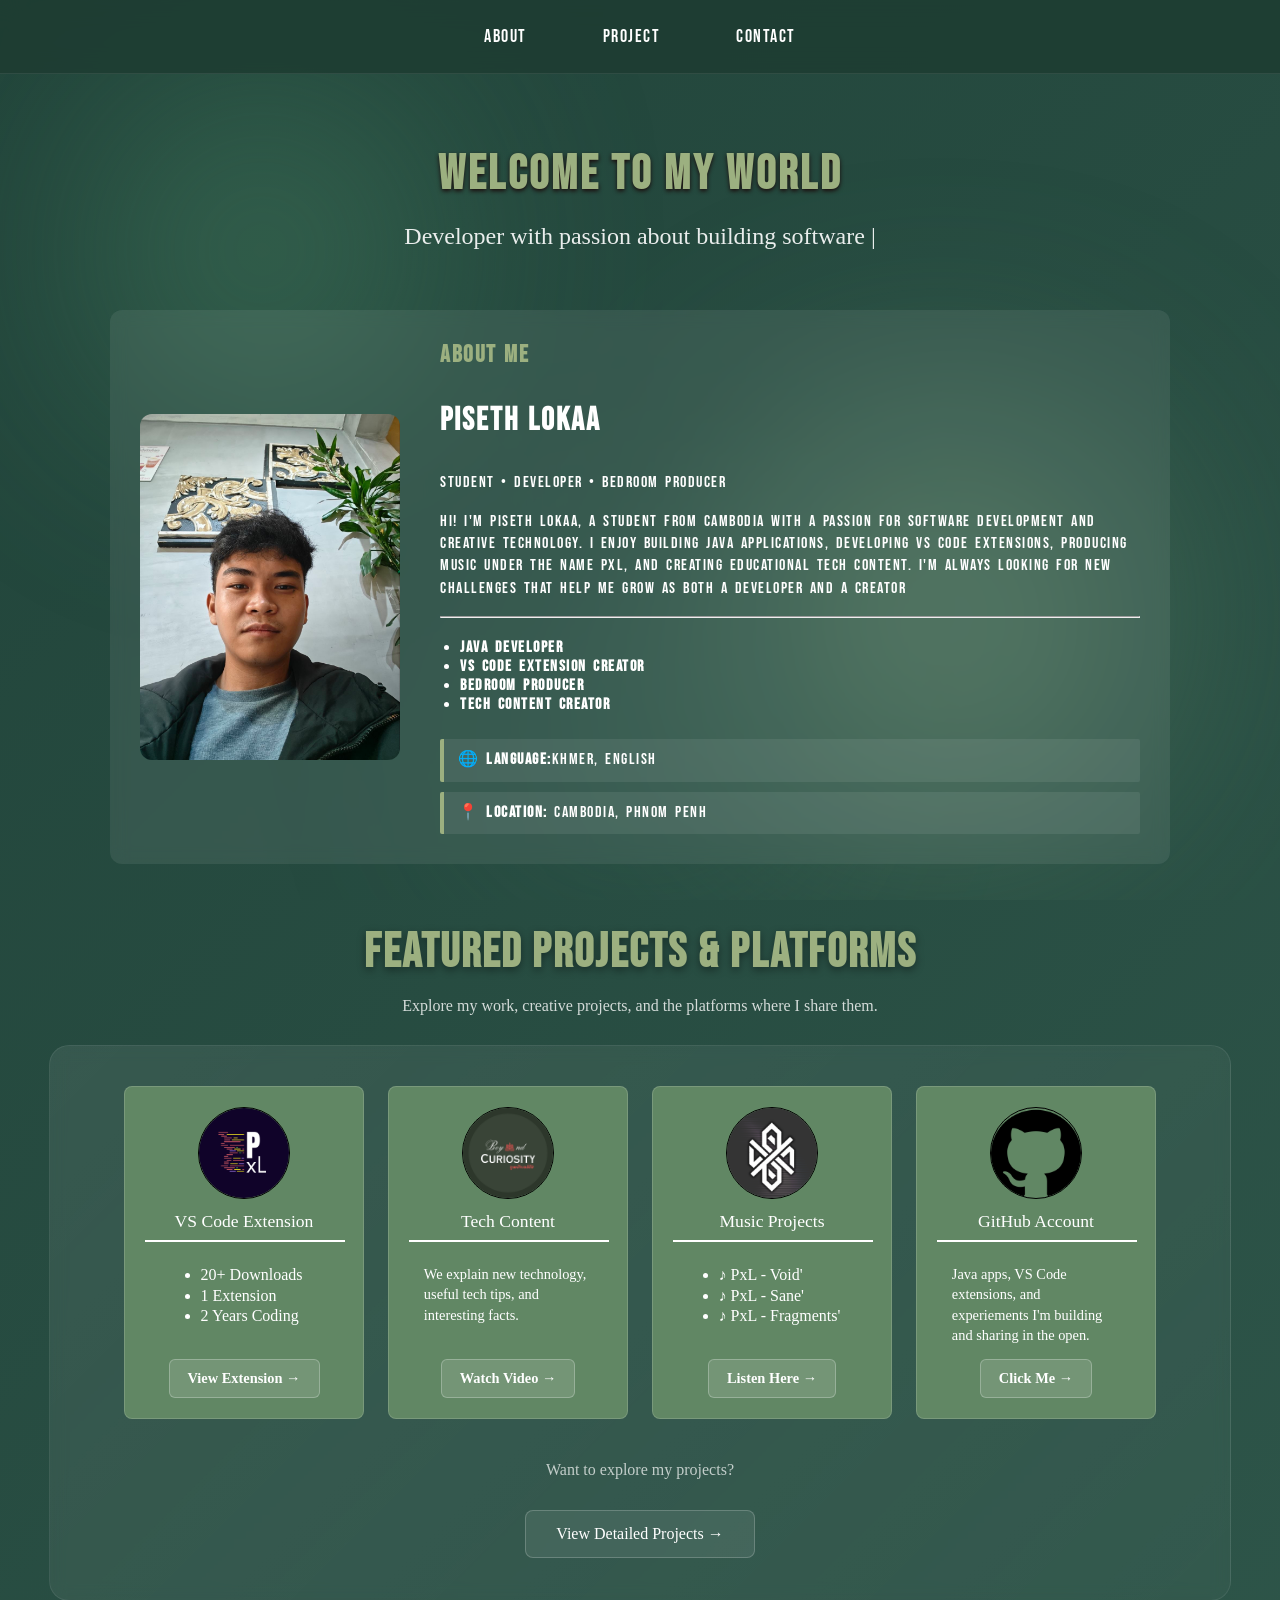
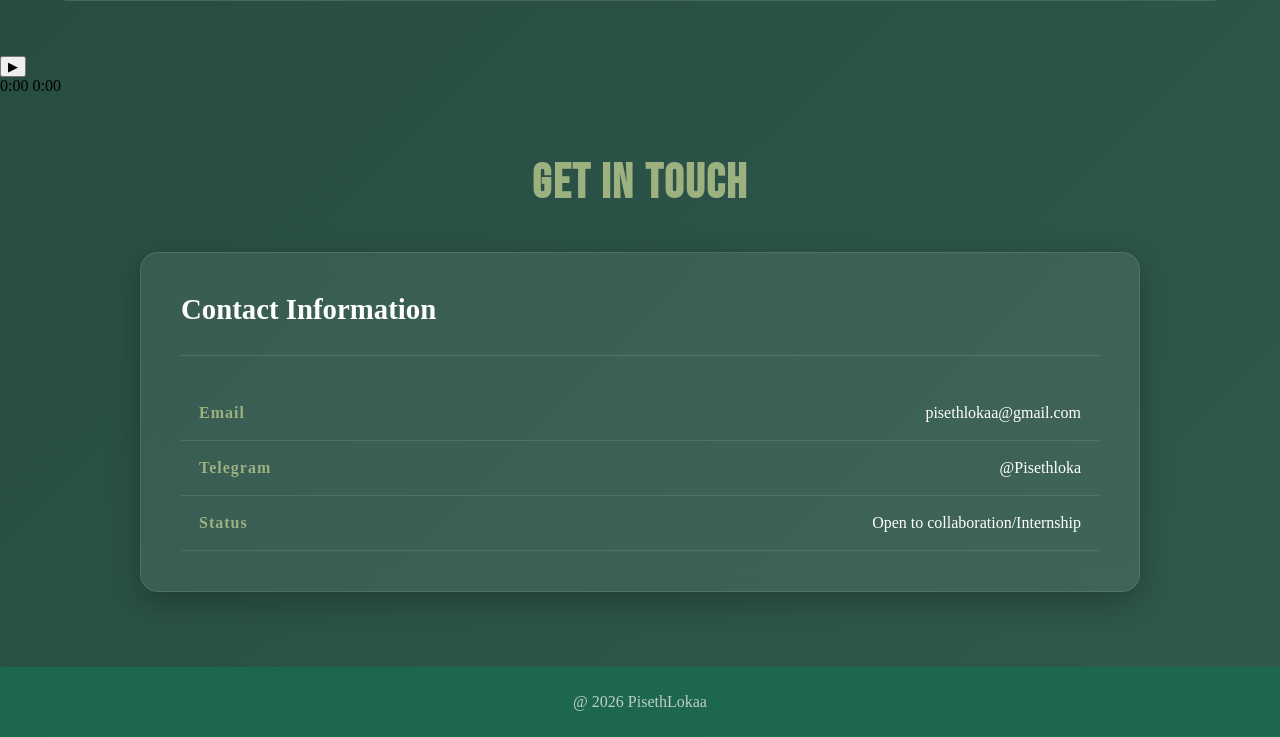
==== index.html @ 09498239 "polish some codes and add mini music player widget idea into the home page" ====
<!doctype html>
<html lang="en">
  <head>
    <meta charset="UTF-8" />
    <meta name="viewport" content="width=device-width,initial-scale=1" />
    <title>Piseth Lokaa | Portfolio</title>
    <meta name="description" content="Piseth Lokaa - Student Developer" />
    <link rel="stylesheet" href="style.css" />
    <link rel="icon" href="./pic/PxL1.png" />
  </head>

  <body>
    <div class="background-effects">
      <div class="blur-circle circle1"></div>
      <div class="blur-circle circle2"></div>
      <div class="blur-circle circle3"></div>
    </div>
    <nav class="navbar">
      <a href="#about">About</a> <a href="#projects">Project</a>
      <a href="#contact">Contact</a>
    </nav>
    <div class="container">
      <header>
        <h1 class="head">WELCOME TO MY WORLD</h1>
        <p class="intro">
          <span id="typing" aria-live="polite"></span
          ><span class="cursor">|</span>
        </p>
      </header>
      <main>
        <section id="about" class="about reveal">
          <img src="./pic/profile.jpg" alt="Portrait of Piseth Lokaa" />
          <div class="about-text">
            <h2>About me</h2>
            <h3>Piseth Lokaa</h3>
            <p class="role">Student • Developer • Bedroom Producer</p>
            <p>
              Hi! I'm Piseth Lokaa, a student from Cambodia with a passion for
              software development and creative technology. I enjoy building
              Java applications, developing VS Code extensions, producing music
              under the name PxL, and creating educational tech content. I'm
              always looking for new challenges that help me grow as both a
              developer and a creator
            </p>
            <hr />
            <ul>
              <li><strong>Java Developer</strong></li>
              <li><strong>Vs Code Extension Creator</strong></li>
              <li><strong>Bedroom Producer</strong></li>
              <li><strong>Tech Content Creator</strong></li>
            </ul>
            <div class="quick-facts">
              <p><strong>🌐 Language:</strong>Khmer, English</p>
              <p><strong>📍 Location:</strong> Cambodia, Phnom Penh</p>
            </div>
          </div>
        </section>
        <section id="projects" class="projects reveal">
          <h2 class="section-title">Featured Projects & Platforms</h2>
          <p class="section-subtitle">
            Explore my work, creative projects, and the platforms where I share
            them.
          </p>
          <div class="cards">
            <div class="card">
              <div class="card-content">
                <a
                  href="https://marketplace.visualstudio.com/publishers/PisethLokaa"
                  class="card-link"
                  target="_blank"
                  rel="noopener noreferrer"
                  ><img
                    src="./pic/PxL1.png"
                    alt="My Visual Studio Logo"
                    loading="lazy"
                  />
                  <span class="card-title">VS Code Extension</span></a
                >
                <hr />
                <ul class="card-list">
                  <li>20+ Downloads</li>
                  <li>1 Extension</li>
                  <li>2 Years Coding</li>
                </ul>
                <a
                  href="https://marketplace.visualstudio.com/publishers/PisethLokaa"
                  class="card-button"
                  target="_blank"
                  rel="noopener noreferrer"
                  >View Extension →</a
                >
              </div>
            </div>
            <div class="card">
              <div class="card-content">
                <a
                  href="https://www.tiktok.com/@beyondcuriosity27?is_from_webapp=1&sender_device=pc"
                  class="card-link"
                  target="_blank"
                  rel="noopener noreferrer"
                  ><img
                    src="./pic/Khmer.png"
                    alt="Tiktok Channel"
                    loading="lazy"
                  />
                  <span class="card-title">Tech Content</span></a
                >
                <hr />
                <p class="card-description">
                  We explain new technology, useful tech tips, and interesting
                  facts.
                </p>
                <a
                  href="https://www.tiktok.com/@beyondcuriosity27?is_from_webapp=1&sender_device=pc"
                  class="card-button"
                  target="_blank"
                  rel="noopener noreferrer"
                  >Watch Video →</a
                >
              </div>
            </div>
            <div class="card">
              <div class="card-content">
                <a
                  href="https://www.youtube.com/@PxlOneMusic/videos"
                  class="card-link"
                  target="_blank"
                  rel="noopener noreferrer"
                  ><img
                    src="./pic/Pxl.png"
                    alt="Music Channel PxL"
                    loading="lazy"
                  />
                  <span class="card-title">Music Projects</span></a
                >
                <hr />
                <ul class="card-list">
                  <li>♪ PxL - Void'</li>
                  <li>♪ PxL - Sane'</li>
                  <li>♪ PxL - Fragments'</li>
                </ul>
                <a
                  href="https://www.youtube.com/@PxlOneMusic/videos"
                  class="card-button"
                  target="_blank"
                  rel="noopener noreferrer"
                  >Listen Here →</a
                >
              </div>
            </div>
            <div class="card">
              <div class="card-content">
                <a
                  href="https://github.com/Pisethloka"
                  class="card-link"
                  target="_blank"
                  rel="noopener noreferrer"
                  ><img
                    src="./pic/github.png"
                    alt="GitHub logo"
                    loading="lazy"
                  />
                  <span class="card-title">GitHub Account</span></a
                >
                <hr />
                <p class="card-description">
                  Java apps, VS Code extensions, and experiements I'm building
                  and sharing in the open.
                </p>
                <a
                  href="https://github.com/Pisethloka"
                  class="card-button"
                  target="_blank"
                  rel="noopener noreferrer"
                  >Click Me →</a
                >
              </div>
            </div>
            <div class="project-preview">
              <p>Want to explore my projects?</p>
              <a href="projects.html" class="project-btn"
                >View Detailed Projects →</a
              >
            </div>
          </div>
        </section>
      </main>
    </div>
    <!-- Music -->
    <section>
      <div id="yt-hidden-player"></div>
      <div class="mini-player" data-video-id="7F5oZfJCRZM">
        <button class="player-play-btn" type="button" aria-label="Play track">
          <span class="play-icon">▶</span>
        </button>
        <div class="player-progress-bar">
          <div class="player-progress-fill"></div>
        </div>
        <span class="player-current-time">0:00</span>
        <span class="player-duration">0:00</span>
      </div>
    </section>

    <section id="contact" class="reveal">
      <h2 class="contact-title">Get in touch</h2>
      <div class="contact-card">
        <h3>Contact Information</h3>
        <hr />
        <div class="contact-info">
          <div class="info-row">
            <span class="label">Email</span>
            <span class="value"
              ><a href="mailto:pisethlokaa@gmail.com"
                >pisethlokaa@gmail.com</a
              ></span
            >
          </div>
          <div class="info-row">
            <span class="label">Telegram</span>
            <span class="value">
              <a href="https://t.me/Pisethloka">@Pisethloka</a></span
            >
          </div>
          <div class="info-row">
            <span class="label">Status</span>
            <span class="value">Open to collaboration/Internship</span>
          </div>
        </div>
      </div>
    </section>
    <footer>
      <p>@ 2026 PisethLokaa</p>
    </footer>
    <script src="https://www.youtube.com/iframe_api"></script>
    <script src="script.js"></script>
  </body>
</html>
---- style.css ----
/* ===== Components =====*/
:root {
  --card-bg: rgb(97, 135, 100);
  --text-light: #ffffff;
  --heading-color: rgb(156, 176, 128);
  --shadow-color: rgb(27, 12, 12);
  --border-color: #ffffff;
  --logo-border-color: black;
  --box-container: rgba(255, 255, 255, 0.08);
  --heading-fonts: "heading-fonts", sans-serif;
  --section-fonts: "section-fonts", sans-serif;
}
/*===== Font families =====*/
@font-face {
  font-family: "heading-fonts";
  src: url("./fonts/Wild\ Jungle.ttf") format("truetype");
  font-weight: 600;
  font-style: normal;
  font-display: swap;
}

@font-face {
  font-family: "section-fonts";
  src: url("./fonts/BebasNeue-Regular.ttf") format("truetype");
  font-weight: 400;
  font-size: large;
  font-display: swap;
}
/* Description Start from About me -> Phnom Penh */
.about-text {
  font-family: var(--section-fonts);
}
/* Whole pages + animations + effects */
body {
  margin: 0;
  background: linear-gradient(-45deg, #224b3b, #2b5748, #355f52, #21443a);
  background-size: 400% 400%;
  animation: gradientMove 15s ease infinite;
}

@keyframes gradientMove {
  0% {
    background-position: 0% 50%;
  }

  50% {
    background-position: 100% 50%;
  }

  100% {
    background-position: 0% 50%;
  }
}

.background-effects {
  position: fixed;
  inset: 0;
  overflow: hidden;
  z-index: -1;
}

.blur-circle {
  position: absolute;
  border-radius: 50%;
  filter: blur(120px);
  opacity: 0.5;
}

.circle1 {
  width: 320px;
  height: 320px;
  background: #4e8b68;
  top: 10%;
  left: 8%;
}

.circle1 {
  animation: float 10s ease-in-out infinite;
}

.circle2 {
  width: 420px;
  height: 420px;
  background: #688f70;
  top: 45%;
  right: 10%;
}

.circle2 {
  animation: float 13s ease-in-out infinite;
}

.circle3 {
  width: 260px;
  height: 260px;
  background: #355f52;
  bottom: 5%;
  left: 40%;
}

.circle3 {
  animation: float 16s ease-in-out infinite;
}
/* Container for the whole card */
.container {
  padding: 40px 20px;
}
/* Header/title texts */
.head {
  font-family: var(--section-fonts);
  color: #ffffff;
  font-size: clamp(2rem, 5vw, 3rem);
  text-align: center;
  letter-spacing: 3px;
  color: var(--heading-color);
  margin-bottom: 20px;
  text-shadow: 0 2px 4px rgb(27, 12, 12);
}

/* Intro with animation at the buttom to 'WELCOME TO MY WORLD' */
.intro {
  text-align: center;
  color: var(--text-light);
  max-width: 1000px;
  margin: 0 auto;
  font-size: 1.5rem;
  opacity: 0.9;
}

.cursor {
  animation: blink 0.8s infinite;
}

@keyframes blink {
  50% {
    opacity: 0;
  }
}
/* Just make the whole page run smoother */
html {
  scroll-behavior: smooth;
}

/* Navigation bars */
.navbar {
  position: sticky;
  top: 0;
  z-index: 1000;
  display: flex;
  justify-content: center;
  align-items: center;
  gap: 40px;
  padding: 18px 0;
  background: rgba(30, 60, 50, 0.85);
  backdrop-filter: blur(12px);
  border-bottom: 1px solid rgba(255, 255, 255, 0.08);
}

/* Navigation link + animation  */
.navbar a {
  font-family: var(--section-fonts);
  font-size: 1.1rem;
  letter-spacing: 1.5px;
  color: var(--text-light);
  text-decoration: none;
  padding: 8px 18px;
  border-radius: 8px;
  transition: 0.3s;
}

.navbar a:hover {
  background: rgba(255, 255, 255, 0.08);
  color: var(--heading-color);
}

.navbar a.active {
  background: rgba(255, 255, 255, 0.12);
  color: var(--heading-color);
}
/* Navigation components */
.about {
  display: flex;
  align-items: center;
  gap: 40px;
  max-width: 1000px;
  margin: 60px auto;
  padding: 30px;
  background: var(--box-container);
  border-radius: 12px;
  backdrop-filter: blur(8px);
}

.about img {
  width: 260px;
  border-radius: 12px;
}

.about-text {
  color: var(--text-light);
  word-spacing: 2px;
  letter-spacing: 1.5px;
}

.about-text h2 {
  margin-top: 0;
  color: var(--heading-color);
}

.about-text h3 {
  letter-spacing: 2px;
  font-size: 2rem;
}

.about-text p {
  line-height: 1.4;
}

.about-text ul {
  margin-top: 20px;
  padding-left: 20px;
}
/* Quick facts (lang + location) */
.quick-facts {
  margin-top: 25px;
  display: grid;
  gap: 10px;
}

.quick-facts p {
  margin: 0;
  padding: 10px 14px;
  background: rgba(255, 255, 255, 0.08);
  border-left: 4px solid var(--heading-color);
  border-radius: 2px;
  letter-spacing: 1.5px;
  color: var(--text-light);
}

@media (max-width: 768px) {
  .about {
    flex-direction: column;
    text-align: center;
  }

  .about-text ul {
    text-align: left;
  }
}
/* 2nd part header */
.section-title {
  text-align: center;
  color: var(--heading-color);
  font-size: 3rem;
  letter-spacing: 2px;
  font-family: var(--section-fonts);
  margin-bottom: 15px;
  text-shadow: 0 3px 8px rgba(0, 0, 0, 0.4);
}

.section-subtitle {
  text-align: center;
  color: var(--text-light);
  opacity: 0.8;
  margin-bottom: 15px;
}
/* Cards */
.cards {
  display: flex;
  justify-content: center;
  align-items: stretch;
  gap: 24px;
  max-width: 1100px;
  flex-wrap: wrap;
  margin: 25px auto;
  background-color: var(--box-container);
  border-radius: 8px;
  max-width: 1100px;
  margin: 30px auto 15px;
  padding: 40px;
  background: linear-gradient(
    135deg,
    rgba(255, 255, 255, 0.08),
    rgba(255, 255, 255, 0.03)
  );
  backdrop-filter: blur(8px);
  border-radius: 20px;
  border: 1px solid rgba(255, 255, 255, 0.08);
}
/* Each card + animations */
.card {
  display: flex;
  flex-direction: column;
  gap: 10px;
  padding: 20px;
  background-color: var(--card-bg);
  border-radius: 8px;
  border: 1px solid rgba(255, 255, 255, 0.15);
  width: min(100%, 240px);
  min-height: 200px;
  transition:
    transform 0.3s cubic-bezier(0.25, 0.8, 0.25, 1),
    box-shadow 0.3s ease;
  cursor: pointer;
  box-sizing: border-box;
}

.card {
  animation: fadeUp 0.6s ease;
}

@keyframes fadeUp {
  from {
    opacity: 0;
    transform: translateY(20px);
  }

  to {
    opacity: 1;
    transform: translateY(0);
  }
}

.card:nth-child(1) {
  animation-delay: 0.1s;
}

.card:nth-child(2) {
  animation-delay: 0.2s;
}

.card:nth-child(3) {
  animation-delay: 0.3s;
}

.card:hover {
  transform: translateY(-8px) scale(1.04);
  box-shadow: 0 25px 40px rgba(0, 0, 0, 0.4);
  background: rgb(110, 150, 110);
  filter: brightness(1.04);
}
/* Card link */
.card-link {
  display: flex;
  flex-direction: column;
  align-items: center;
  gap: 12px;
  text-decoration: none;
  text-align: center;
}

.card-list {
  margin: 15px;
  padding-left: 15px;
  color: var(--text-light);
  font-size: 1rem;
  line-height: 1.3;
}
/* Card image */
.card img {
  height: 90px;
  width: 90px;
  object-fit: contain;
  border-radius: 50%;
  border: 1px solid var(--logo-border-color);
  transition: transform 0.3s ease;
}

.card:hover img {
  transform: scale(1.03);
}

.card-title {
  color: var(--text-light);
  font-weight: 525;
  font-size: 1.1rem;
}

.card-content {
  display: flex;
  flex-direction: column;
  flex: 1;
  align-items: center;
  width: 100%;
  height: 100%;
  justify-content: space-between;
}

.card-content hr {
  width: 100%;
  border: 1px solid var(--text-light);
}

.card-description {
  text-align: left;
  max-width: 85%;
  color: var(--text-light);
  font-size: 0.9rem;
  line-height: 1.4;
}

.card-button {
  margin-top: auto;
  align-self: center;
  padding: 10px 18px;
  background-color: rgba(255, 255, 255, 0.12);
  color: var(--text-light);
  text-decoration: none;
  border: 1px solid rgba(255, 255, 255, 0.25);
  border-radius: 6px;
  transition: all 0.3s ease;
  font-size: 0.9rem;
  font-weight: 600;
}

.card-button:hover {
  background-color: rgba(255, 255, 255, 0.22);
  transform: translateY(-2px);
}

.project-preview {
  text-align: center;
  margin: 2px auto;
}

.project-preview p {
  color: var(--text-light);
  opacity: 0.7;
}

.project-btn {
  display: inline-block;
  margin-top: 15px;
  padding: 14px 30px;
  background: rgba(255, 255, 255, 0.08);
  border: 1px solid rgba(255, 255, 255, 0.2);
  border-radius: 8px;
  color: white;
  text-decoration: none;
  transition: 0.3s;
}

.project-btn:hover {
  transform: translateY(-3px);
  background: rgba(255, 255, 255, 0.15);
}
/* Contact */
#contact {
  max-width: 1000px;
  margin: 5px auto 10px;
  padding: 15px;
}
/* 3rd Part title (Get in touch) */
.contact-title {
  font-family: var(--section-fonts);
  text-align: center;
  font-size: 3rem;
  color: var(--heading-color);
  margin-bottom: 40px;
  letter-spacing: 2px;
}
/* Container/Card */
.contact-card {
  background: rgba(255, 255, 255, 0.08);
  backdrop-filter: blur(8px);
  border: 1px solid rgba(255, 255, 255, 0.1);
  border-radius: 18px;
  padding: 40px;
  box-shadow: 0 10px 30px rgba(0, 0, 0, 0.25);
}

.contact-card {
  width: 100%;
  box-sizing: border-box;
}

.contact-card {
  transition: 0.3s ease;
}

.contact-card:hover {
  transform: translateY(-5px);
  box-shadow: 0 10px 40px rgba(0, 0, 0, 0.35);
}

.contact-card h3 {
  color: var(--text-light);
  margin-top: 0;
  font-size: 1.8rem;
}

.contact-card hr {
  border: none;
  height: 1px;
  background: rgba(255, 255, 255, 0.15);
  margin: 20px 0 30px;
}

.info-row {
  display: flex;
  justify-content: space-between;
  align-items: center;
  padding: 18px;
  border-bottom: 1px solid rgba(255, 255, 255, 0.1);
}

.label {
  color: var(--heading-color);
  font-weight: 800;
  letter-spacing: 1px;
}

.value {
  color: var(--text-light);
}

.value a {
  color: var(--text-light);
  text-decoration: none;
  transition: 0.3s;
}

.value a:hover {
  color: var(--heading-color);
}

/* Youtube */
#yt-hidden-player {
  position: absolute;
  width: 1px;
  height: 1px;
  overflow: hidden;
  opacity: 0;
  pointer-events: none;
}

/* Footer */
footer {
  background-color: #177150;
  text-align: center;
  color: var(--text-light);
  margin-top: 60px;
  opacity: 0.7;
  padding: 10px 0px;
}

a:focus {
  outline: 2px solid white;
}

.reveal {
  opacity: 0;
  transform: translateY(40px);
  transition:
    opacity 0.7s ease,
    transform 0.7s ease;
}

.reveal.show {
  opacity: 1;
  transform: translateY(0);
}
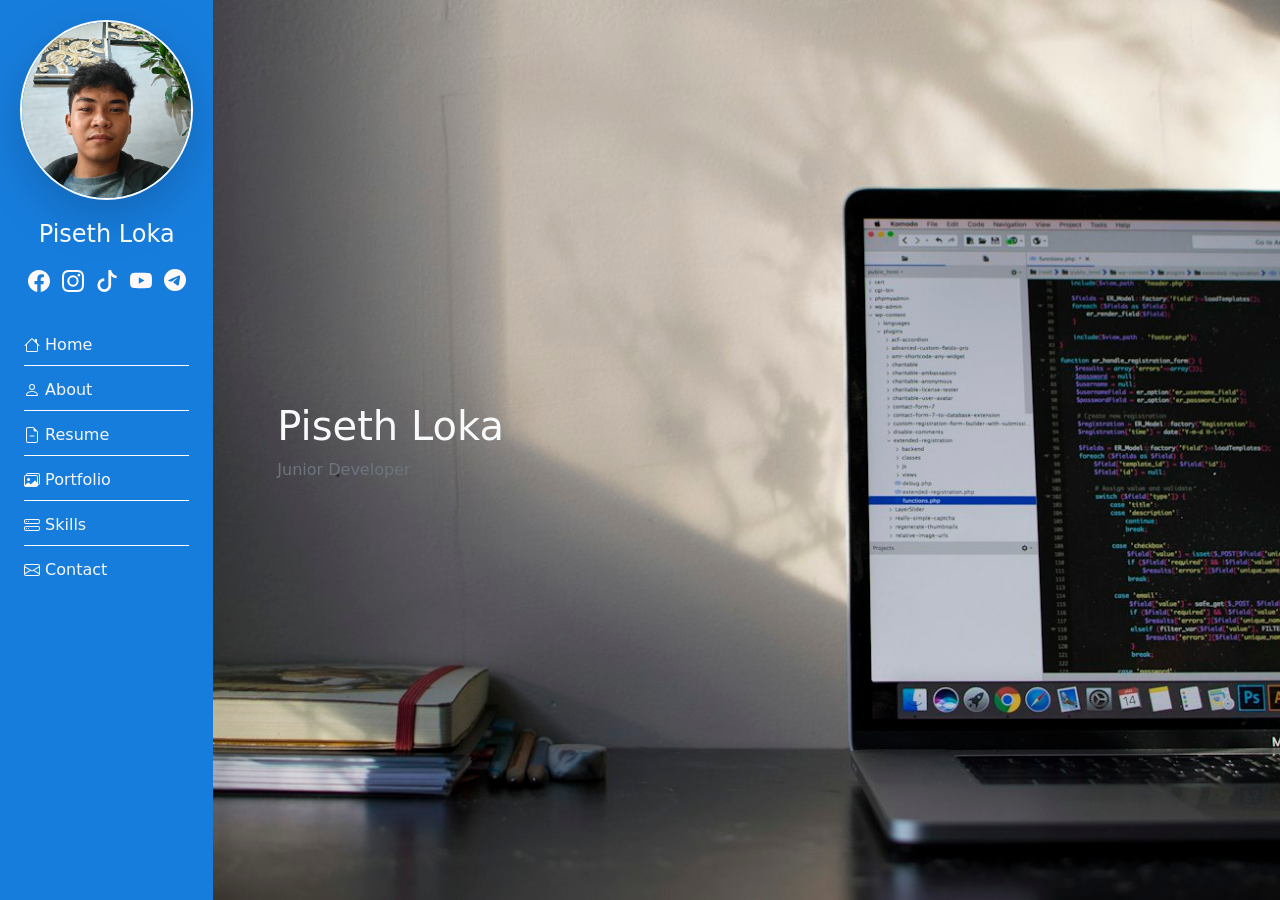
==== commit ea66c796: "Add new code to existing branch" ====
--- a/index.html
+++ b/index.html
@@ -1,237 +1,823 @@
 <!doctype html>
+
 <html lang="en">
   <head>
     <meta charset="UTF-8" />
-    <meta name="viewport" content="width=device-width,initial-scale=1" />
-    <title>Piseth Lokaa | Portfolio</title>
-    <meta name="description" content="Piseth Lokaa - Student Developer" />
-    <link rel="stylesheet" href="style.css" />
-    <link rel="icon" href="./pic/PxL1.png" />
+    <meta name="viewport" content="width=device-width, initial-scale=1.0" />
+    <title>Document</title>
+    <!-- Bootstrap CSS -->
+    <link
+      href="https://cdn.jsdelivr.net/npm/bootstrap@5.3.8/dist/css/bootstrap.min.css"
+      rel="stylesheet"
+      crossorigin="anonymous"
+    />
+    <link rel="stylesheet" href="./style.css" />
   </head>
 
   <body>
-    <div class="background-effects">
-      <div class="blur-circle circle1"></div>
-      <div class="blur-circle circle2"></div>
-      <div class="blur-circle circle3"></div>
-    </div>
-    <nav class="navbar">
-      <a href="#about">About</a> <a href="#projects">Project</a>
-      <a href="#contact">Contact</a>
-    </nav>
-    <div class="container">
-      <header>
-        <h1 class="head">WELCOME TO MY WORLD</h1>
-        <p class="intro">
-          <span id="typing" aria-live="polite"></span
-          ><span class="cursor">|</span>
-        </p>
-      </header>
-      <main>
-        <section id="about" class="about reveal">
-          <img src="./pic/profile.jpg" alt="Portrait of Piseth Lokaa" />
-          <div class="about-text">
-            <h2>About me</h2>
-            <h3>Piseth Lokaa</h3>
-            <p class="role">Student • Developer • Bedroom Producer</p>
-            <p>
-              Hi! I'm Piseth Lokaa, a student from Cambodia with a passion for
-              software development and creative technology. I enjoy building
-              Java applications, developing VS Code extensions, producing music
-              under the name PxL, and creating educational tech content. I'm
-              always looking for new challenges that help me grow as both a
-              developer and a creator
+    <div class="container-fluid m-0 p-0">
+      <div class="row">
+        <!-- Left -->
+        <div class="left-side col-md-2">
+          <!-- Profile Picture -->
+          <div class="profile-picture">
+            <img
+              src="./pics/image.png"
+              alt="My Picture"
+              class="shadow-lg border border-2 border-light rounded-circle"
+            />
+          </div>
+          <h4 class="text-center text-light">Piseth Loka</h4>
+          <!-- my social media -->
+          <div class="my-social">
+            <!-- Facebook -->
+            <a
+              href="https://www.facebook.com/piseth.loka/"
+              aria-label="Facebook"
+              target="_blank"
+              rel="noopener noreferrer"
+              ><svg
+                xmlns="http://www.w3.org/2000/svg"
+                width="16"
+                height="16"
+                fill="currentColor"
+                class="bi bi-facebook"
+                viewBox="0 0 16 16"
+              >
+                <path
+                  d="M16 8.049c0-4.446-3.582-8.05-8-8.05C3.58 0-.002 3.603-.002 8.05c0 4.017 2.926 7.347 6.75 7.951v-5.625h-2.03V8.05H6.75V6.275c0-2.017 1.195-3.131 3.022-3.131.876 0 1.791.157 1.791.157v1.98h-1.009c-.993 0-1.303.621-1.303 1.258v1.51h2.218l-.354 2.326H9.25V16c3.824-.604 6.75-3.934 6.75-7.951"
+                /></svg
+            ></a>
+
+            <!-- Instagram -->
+            <a
+              href="https://www.instagram.com/piseth_lokaa/"
+              aria-label="Instagram"
+              target="_blank"
+              rel="noopener noreferrer"
+              ><svg
+                xmlns="http://www.w3.org/2000/svg"
+                width="16"
+                height="16"
+                fill="currentColor"
+                class="bi bi-instagram"
+                viewBox="0 0 16 16"
+              >
+                <path
+                  d="M8 0C5.829 0 5.556.01 4.703.048 3.85.088 3.269.222 2.76.42a3.9 3.9 0 0 0-1.417.923A3.9 3.9 0 0 0 .42 2.76C.222 3.268.087 3.85.048 4.7.01 5.555 0 5.827 0 8.001c0 2.172.01 2.444.048 3.297.04.852.174 1.433.372 1.942.205.526.478.972.923 1.417.444.445.89.719 1.416.923.51.198 1.09.333 1.942.372C5.555 15.99 5.827 16 8 16s2.444-.01 3.298-.048c.851-.04 1.434-.174 1.943-.372a3.9 3.9 0 0 0 1.416-.923c.445-.445.718-.891.923-1.417.197-.509.332-1.09.372-1.942C15.99 10.445 16 10.173 16 8s-.01-2.445-.048-3.299c-.04-.851-.175-1.433-.372-1.941a3.9 3.9 0 0 0-.923-1.417A3.9 3.9 0 0 0 13.24.42c-.51-.198-1.092-.333-1.943-.372C10.443.01 10.172 0 7.998 0zm-.717 1.442h.718c2.136 0 2.389.007 3.232.046.78.035 1.204.166 1.486.275.373.145.64.319.92.599s.453.546.598.92c.11.281.24.705.275 1.485.039.843.047 1.096.047 3.231s-.008 2.389-.047 3.232c-.035.78-.166 1.203-.275 1.485a2.5 2.5 0 0 1-.599.919c-.28.28-.546.453-.92.598-.28.11-.704.24-1.485.276-.843.038-1.096.047-3.232.047s-2.39-.009-3.233-.047c-.78-.036-1.203-.166-1.485-.276a2.5 2.5 0 0 1-.92-.598 2.5 2.5 0 0 1-.6-.92c-.109-.281-.24-.705-.275-1.485-.038-.843-.046-1.096-.046-3.233s.008-2.388.046-3.231c.036-.78.166-1.204.276-1.486.145-.373.319-.64.599-.92s.546-.453.92-.598c.282-.11.705-.24 1.485-.276.738-.034 1.024-.044 2.515-.045zm4.988 1.328a.96.96 0 1 0 0 1.92.96.96 0 0 0 0-1.92m-4.27 1.122a4.109 4.109 0 1 0 0 8.217 4.109 4.109 0 0 0 0-8.217m0 1.441a2.667 2.667 0 1 1 0 5.334 2.667 2.667 0 0 1 0-5.334"
+                /></svg
+            ></a>
+
+            <!-- Tiktok -->
+            <a
+              href="https://www.tiktok.com/@beyondcuriosity27"
+              aria-label="Tiktok"
+              target="_blank"
+              rel="noopener noreferrer"
+              ><svg
+                xmlns="http://www.w3.org/2000/svg"
+                width="16"
+                height="16"
+                fill="currentColor"
+                class="bi bi-tiktok"
+                viewBox="0 0 16 16"
+              >
+                <path
+                  d="M9 0h1.98c.144.715.54 1.617 1.235 2.512C12.895 3.389 13.797 4 15 4v2c-1.753 0-3.07-.814-4-1.829V11a5 5 0 1 1-5-5v2a3 3 0 1 0 3 3z"
+                /></svg
+            ></a>
+
+            <!-- Youtube -->
+            <a
+              href="https://www.youtube.com/@PxlOneMusic"
+              aria-label="Youtube"
+              target="_blank"
+              rel="noopener noreferrer"
+              ><svg
+                xmlns="http://www.w3.org/2000/svg"
+                width="16"
+                height="16"
+                fill="currentColor"
+                class="bi bi-youtube"
+                viewBox="0 0 16 16"
+              >
+                <path
+                  d="M8.051 1.999h.089c.822.003 4.987.033 6.11.335a2.01 2.01 0 0 1 1.415 1.42c.101.38.172.883.22 1.402l.01.104.022.26.008.104c.065.914.073 1.77.074 1.957v.075c-.001.194-.01 1.108-.082 2.06l-.008.105-.009.104c-.05.572-.124 1.14-.235 1.558a2.01 2.01 0 0 1-1.415 1.42c-1.16.312-5.569.334-6.18.335h-.142c-.309 0-1.587-.006-2.927-.052l-.17-.006-.087-.004-.171-.007-.171-.007c-1.11-.049-2.167-.128-2.654-.26a2.01 2.01 0 0 1-1.415-1.419c-.111-.417-.185-.986-.235-1.558L.09 9.82l-.008-.104A31 31 0 0 1 0 7.68v-.123c.002-.215.01-.958.064-1.778l.007-.103.003-.052.008-.104.022-.26.01-.104c.048-.519.119-1.023.22-1.402a2.01 2.01 0 0 1 1.415-1.42c.487-.13 1.544-.21 2.654-.26l.17-.007.172-.006.086-.003.171-.007A100 100 0 0 1 7.858 2zM6.4 5.209v4.818l4.157-2.408z"
+                /></svg
+            ></a>
+
+            <!-- Telegram -->
+            <svg
+              xmlns="http://www.w3.org/2000/svg"
+              width="16"
+              height="16"
+              fill="currentColor"
+              class="bi bi-telegram"
+              viewBox="0 0 16 16"
+            >
+              <path
+                d="M16 8A8 8 0 1 1 0 8a8 8 0 0 1 16 0M8.287 5.906q-1.168.486-4.666 2.01-.567.225-.595.442c-.03.243.275.339.69.47l.175.055c.408.133.958.288 1.243.294q.39.01.868-.32 3.269-2.206 3.374-2.23c.05-.012.12-.026.166.016s.042.12.037.141c-.03.129-1.227 1.241-1.846 1.817-.193.18-.33.307-.358.336a8 8 0 0 1-.188.186c-.38.366-.664.64.015 1.088.327.216.589.393.85.571.284.194.568.387.936.629q.14.092.27.187c.331.236.63.448.997.414.214-.02.435-.22.547-.82.265-1.417.786-4.486.906-5.751a1.4 1.4 0 0 0-.013-.315.34.34 0 0 0-.114-.217.53.53 0 0 0-.31-.093c-.3.005-.763.166-2.984 1.09"
+              />
+            </svg>
+          </div>
+          <nav class="main-nav" aria-label="Main navigation">
+            <a href="#home"
+              ><svg
+                xmlns="http://www.w3.org/2000/svg"
+                width="16"
+                height="16"
+                fill="currentColor"
+                class="bi bi-house"
+                viewBox="0 0 16 16"
+              >
+                <path
+                  d="M8.707 1.5a1 1 0 0 0-1.414 0L.646 8.146a.5.5 0 0 0 .708.708L2 8.207V13.5A1.5 1.5 0 0 0 3.5 15h9a1.5 1.5 0 0 0 1.5-1.5V8.207l.646.647a.5.5 0 0 0 .708-.708L13 5.793V2.5a.5.5 0 0 0-.5-.5h-1a.5.5 0 0 0-.5.5v1.293zM13 7.207V13.5a.5.5 0 0 1-.5.5h-9a.5.5 0 0 1-.5-.5V7.207l5-5z"
+                />
+              </svg>
+              Home</a
+            >
+            <a href="#about"
+              ><svg
+                xmlns="http://www.w3.org/2000/svg"
+                width="16"
+                height="16"
+                fill="currentColor"
+                class="bi bi-person"
+                viewBox="0 0 16 16"
+              >
+                <path
+                  d="M8 8a3 3 0 1 0 0-6 3 3 0 0 0 0 6m2-3a2 2 0 1 1-4 0 2 2 0 0 1 4 0m4 8c0 1-1 1-1 1H3s-1 0-1-1 1-4 6-4 6 3 6 4m-1-.004c-.001-.246-.154-.986-.832-1.664C11.516 10.68 10.289 10 8 10s-3.516.68-4.168 1.332c-.678.678-.83 1.418-.832 1.664z"
+                />
+              </svg>
+              About</a
+            >
+            <a href="#resume"
+              ><svg
+                xmlns="http://www.w3.org/2000/svg"
+                width="16"
+                height="16"
+                fill="currentColor"
+                class="bi bi-file-earmark-minus"
+                viewBox="0 0 16 16"
+              >
+                <path
+                  d="M5.5 9a.5.5 0 0 1 .5-.5h4a.5.5 0 0 1 0 1H6a.5.5 0 0 1-.5-.5"
+                />
+                <path
+                  d="M14 4.5V14a2 2 0 0 1-2 2H4a2 2 0 0 1-2-2V2a2 2 0 0 1 2-2h5.5zm-3 0A1.5 1.5 0 0 1 9.5 3V1H4a1 1 0 0 0-1 1v12a1 1 0 0 0 1 1h8a1 1 0 0 0 1-1V4.5z"
+                />
+              </svg>
+              Resume</a
+            >
+            <a href="#portfolio"
+              ><svg
+                xmlns="http://www.w3.org/2000/svg"
+                width="16"
+                height="16"
+                fill="currentColor"
+                class="bi bi-images"
+                viewBox="0 0 16 16"
+              >
+                <path d="M4.502 9a1.5 1.5 0 1 0 0-3 1.5 1.5 0 0 0 0 3" />
+                <path
+                  d="M14.002 13a2 2 0 0 1-2 2h-10a2 2 0 0 1-2-2V5A2 2 0 0 1 2 3a2 2 0 0 1 2-2h10a2 2 0 0 1 2 2v8a2 2 0 0 1-1.998 2M14 2H4a1 1 0 0 0-1 1h9.002a2 2 0 0 1 2 2v7A1 1 0 0 0 15 11V3a1 1 0 0 0-1-1M2.002 4a1 1 0 0 0-1 1v8l2.646-2.354a.5.5 0 0 1 .63-.062l2.66 1.773 3.71-3.71a.5.5 0 0 1 .577-.094l1.777 1.947V5a1 1 0 0 0-1-1z"
+                />
+              </svg>
+              Portfolio</a
+            >
+            <a href="#skills"
+              ><svg
+                xmlns="http://www.w3.org/2000/svg"
+                width="16"
+                height="16"
+                fill="currentColor"
+                class="bi bi-hdd-stack"
+                viewBox="0 0 16 16"
+              >
+                <path
+                  d="M14 10a1 1 0 0 1 1 1v1a1 1 0 0 1-1 1H2a1 1 0 0 1-1-1v-1a1 1 0 0 1 1-1zM2 9a2 2 0 0 0-2 2v1a2 2 0 0 0 2 2h12a2 2 0 0 0 2-2v-1a2 2 0 0 0-2-2z"
+                />
+                <path
+                  d="M5 11.5a.5.5 0 1 1-1 0 .5.5 0 0 1 1 0m-2 0a.5.5 0 1 1-1 0 .5.5 0 0 1 1 0M14 3a1 1 0 0 1 1 1v1a1 1 0 0 1-1 1H2a1 1 0 0 1-1-1V4a1 1 0 0 1 1-1zM2 2a2 2 0 0 0-2 2v1a2 2 0 0 0 2 2h12a2 2 0 0 0 2-2V4a2 2 0 0 0-2-2z"
+                />
+                <path
+                  d="M5 4.5a.5.5 0 1 1-1 0 .5.5 0 0 1 1 0m-2 0a.5.5 0 1 1-1 0 .5.5 0 0 1 1 0"
+                />
+              </svg>
+              Skills</a
+            >
+            <a href="#contact"
+              ><svg
+                xmlns="http://www.w3.org/2000/svg"
+                width="16"
+                height="16"
+                fill="currentColor"
+                class="bi bi-envelope"
+                viewBox="0 0 16 16"
+              >
+                <path
+                  d="M0 4a2 2 0 0 1 2-2h12a2 2 0 0 1 2 2v8a2 2 0 0 1-2 2H2a2 2 0 0 1-2-2zm2-1a1 1 0 0 0-1 1v.217l7 4.2 7-4.2V4a1 1 0 0 0-1-1zm13 2.383-4.708 2.825L15 11.105zm-.034 6.876-5.64-3.471L8 9.583l-1.326-.795-5.64 3.47A1 1 0 0 0 2 13h12a1 1 0 0 0 .966-.741M1 11.105l4.708-2.897L1 5.383z"
+                />
+              </svg>
+              Contact</a
+            >
+          </nav>
+        </div>
+        <div class="page-content col-md-10 bg-secondary">
+          <section id="home">
+            <h1 class="text-light">Piseth Loka</h1>
+            <p class="text-secondary">Junior Developer</p>
+          </section>
+          <section id="about">
+            <h2>About</h2>
+            <p class="about-p">
+              Lorem ipsum dolor sit amet consectetur, adipisicing elit. Nostrum
+              reiciendis tenetur atque, dicta minus animi, alias molestiae
+              assumenda omnis corrupti hic ab! Pariatur hic ut facilis ipsam
+              inventore at molestias.
             </p>
-            <hr />
-            <ul>
-              <li><strong>Java Developer</strong></li>
-              <li><strong>Vs Code Extension Creator</strong></li>
-              <li><strong>Bedroom Producer</strong></li>
-              <li><strong>Tech Content Creator</strong></li>
-            </ul>
-            <div class="quick-facts">
-              <p><strong>🌐 Language:</strong>Khmer, English</p>
-              <p><strong>📍 Location:</strong> Cambodia, Phnom Penh</p>
+            <div class="about-layout">
+              <img
+                src="./pics/about.jpg"
+                alt="Portrait of Piseth Loka"
+                class="about-photo"
+              />
+              <div class="about-copy">
+                <p class="about-role">Junior Developer</p>
+                <h3>A little about me</h3>
+                <p>
+                  I’m Piseth Loka, a junior developer building my skills in web
+                  development. I’m interested in creating clear, useful websites
+                  and growing through hands on projects.
+                </p>
+                <div class="about-detail-layout">
+                  <!-- Birthday -->
+                  <p>
+                    <svg
+                      xmlns="http://www.w3.org/2000/svg"
+                      width="16"
+                      height="16"
+                      fill="currentColor"
+                      class="bi bi-chevron-compact-right"
+                      viewBox="0 0 16 16"
+                    >
+                      <path
+                        fill-rule="evenodd"
+                        d="M6.776 1.553a.5.5 0 0 1 .671.223l3 6a.5.5 0 0 1 0 .448l-3 6a.5.5 0 1 1-.894-.448L9.44 8 6.553 2.224a.5.5 0 0 1 .223-.671"
+                      />
+                    </svg>
+                    <b>Birthday:</b>
+                    27 Oct 2006
+                  </p>
+                  <!-- Phone Number -->
+                  <p>
+                    <svg
+                      xmlns="http://www.w3.org/2000/svg"
+                      width="16"
+                      height="16"
+                      fill="currentColor"
+                      class="bi bi-chevron-compact-right"
+                      viewBox="0 0 16 16"
+                    >
+                      <path
+                        fill-rule="evenodd"
+                        d="M6.776 1.553a.5.5 0 0 1 .671.223l3 6a.5.5 0 0 1 0 .448l-3 6a.5.5 0 1 1-.894-.448L9.44 8 6.553 2.224a.5.5 0 0 1 .223-.671"
+                      />
+                    </svg>
+                    <b>Phone:</b>
+                    +855 87 33 8788
+                  </p>
+                  <!-- Phnom Penh -->
+                  <p>
+                    <svg
+                      xmlns="http://www.w3.org/2000/svg"
+                      width="16"
+                      height="16"
+                      fill="currentColor"
+                      class="bi bi-chevron-compact-right"
+                      viewBox="0 0 16 16"
+                    >
+                      <path
+                        fill-rule="evenodd"
+                        d="M6.776 1.553a.5.5 0 0 1 .671.223l3 6a.5.5 0 0 1 0 .448l-3 6a.5.5 0 1 1-.894-.448L9.44 8 6.553 2.224a.5.5 0 0 1 .223-.671"
+                      />
+                    </svg>
+                    <b>City:</b>
+                    Phnom Penh
+                  </p>
+                  <p>
+                    <!-- Degree -->
+                    <svg
+                      xmlns="http://www.w3.org/2000/svg"
+                      width="16"
+                      height="16"
+                      fill="currentColor"
+                      class="bi bi-chevron-compact-right"
+                      viewBox="0 0 16 16"
+                    >
+                      <path
+                        fill-rule="evenodd"
+                        d="M6.776 1.553a.5.5 0 0 1 .671.223l3 6a.5.5 0 0 1 0 .448l-3 6a.5.5 0 1 1-.894-.448L9.44 8 6.553 2.224a.5.5 0 0 1 .223-.671"
+                      />
+                    </svg>
+                    <b>Degree:</b> Bachelor degree
+                  </p>
+                  <!-- Age -->
+                  <p>
+                    <svg
+                      xmlns="http://www.w3.org/2000/svg"
+                      width="16"
+                      height="16"
+                      fill="currentColor"
+                      class="bi bi-chevron-compact-right"
+                      viewBox="0 0 16 16"
+                    >
+                      <path
+                        fill-rule="evenodd"
+                        d="M6.776 1.553a.5.5 0 0 1 .671.223l3 6a.5.5 0 0 1 0 .448l-3 6a.5.5 0 1 1-.894-.448L9.44 8 6.553 2.224a.5.5 0 0 1 .223-.671"
+                      />
+                    </svg>
+                    <b>Age: </b>
+                    20
+                  </p>
+                  <!-- Job Status -->
+                  <p>
+                    <svg
+                      xmlns="http://www.w3.org/2000/svg"
+                      width="16"
+                      height="16"
+                      fill="currentColor"
+                      class="bi bi-chevron-compact-right"
+                      viewBox="0 0 16 16"
+                    >
+                      <path
+                        fill-rule="evenodd"
+                        d="M6.776 1.553a.5.5 0 0 1 .671.223l3 6a.5.5 0 0 1 0 .448l-3 6a.5.5 0 1 1-.894-.448L9.44 8 6.553 2.224a.5.5 0 0 1 .223-.671"
+                      />
+                    </svg>
+                    <b>Job Status: </b>
+                    Available
+                  </p>
+                </div>
+                <!-- Para 2 -->
+                <p>
+                  Lorem ipsum, dolor sit amet consectetur adipisicing elit. Qui
+                  iusto est incidunt eveniet perferendis tempora quos dolor
+                  modi! Et perspiciatis quisquam quaerat quasi exercitationem.
+                  Nisi, doloremque! Vero, debitis eos! Adipisci!
+                </p>
+              </div>
             </div>
-          </div>
-        </section>
-        <section id="projects" class="projects reveal">
-          <h2 class="section-title">Featured Projects & Platforms</h2>
-          <p class="section-subtitle">
-            Explore my work, creative projects, and the platforms where I share
-            them.
-          </p>
-          <div class="cards">
-            <div class="card">
-              <div class="card-content">
-                <a
-                  href="https://marketplace.visualstudio.com/publishers/PisethLokaa"
-                  class="card-link"
-                  target="_blank"
-                  rel="noopener noreferrer"
-                  ><img
-                    src="./pic/PxL1.png"
-                    alt="My Visual Studio Logo"
-                    loading="lazy"
-                  />
-                  <span class="card-title">VS Code Extension</span></a
+          </section>
+          <section id="resume">
+            <h2>Resume</h2>
+            <p class="resume-p">
+              Lorem ipsum dolor sit amet consectetur, adipisicing elit. Sapiente
+              aspernatur temporibus natus. Necessitatibus ducimus commodi
+              laboriosam cupiditate nostrum vitae minus debitis tenetur quaerat
+              qui ab, nisi numquam ratione, similique consequuntur!
+            </p>
+            <div class="resume-layout">
+              <!-- Resume on left -->
+              <div class="resume-left">
+                <section class="resume-item">
+                  <h3>Education</h3>
+                  <div class="resume-box1">
+                    <h6>NOTHING BOX ONE</h6>
+                    <p>2000 - 2000</p>
+                    <p>
+                      Lorem ipsum dolor sit amet consectetur adipisicing elit.
+                      Cupiditate et veniam vero ipsum consequatur ratione
+                      tempora deleniti aspernatur officiis numquam? Iste
+                      distinctio excepturi dolorum nisi tempore quasi
+                      consequatur cum nulla!
+                    </p>
+                  </div>
+                </section>
+                <section class="resume-item">
+                  <h3>Summary</h3>
+                  <div class="resume-box2">
+                    <h6>NOTHING BOX TWO</h6>
+                    <p>2000 - 2000</p>
+                    <p>
+                      Lorem ipsum dolor sit amet consectetur adipisicing elit.
+                      Cupiditate et veniam vero ipsum consequatur ratione
+                      tempora deleniti aspernatur officiis numquam? Iste
+                      distinctio excepturi dolorum nisi tempore quasi
+                      consequatur cum nulla!
+                    </p>
+                  </div>
+                </section>
+              </div>
+              <section class="resume-item">
+                <h3>Experience</h3>
+                <div class="resume-box3">
+                  <h6>NOTHING BOX THREE</h6>
+                  <p>2000 - 2000</p>
+                  <p>
+                    Lorem ipsum dolor sit amet consectetur adipisicing elit.
+                    Cupiditate et veniam vero ipsum consequatur ratione tempora
+                    deleniti aspernatur officiis numquam? Iste distinctio
+                    excepturi dolorum nisi tempore quasi consequatur cum nulla!
+                  </p>
+                  <h6>NOTHING BOX FOUR</h6>
+                  <p>2000 - 2000</p>
+                  <p>
+                    Lorem ipsum dolor sit amet consectetur adipisicing elit.
+                    Cupiditate et veniam vero ipsum consequatur ratione tempora
+                    deleniti aspernatur officiis numquam? Iste distinctio
+                    excepturi dolorum nisi tempore quasi consequatur cum nulla!
+                  </p>
+                </div>
+              </section>
+            </div>
+          </section>
+          <section id="portfolio">
+            <h2>Portfolio</h2>
+            <p class="port-p">
+              Lorem ipsum, dolor sit amet consectetur adipisicing elit. Deleniti
+              explicabo nemo eveniet incidunt. Sapiente vitae earum delectus
+              voluptas deleniti corrupti possimus, similique laboriosam, animi
+              fugiat est incidunt veritatis expedita quis.
+            </p>
+            <div class="portfolio-filters" aria-label="Portfolio Categories">
+              <span class="is-active">ALL</span>
+              <span>APP</span>
+              <span>WEBSITE</span>
+              <span>MUSIC</span>
+              <span>OTHERS</span>
+            </div>
+            <div class="portfolio-grid">
+              <!-- Portfolio card -->
+              <!-- Application img 1 -->
+              <article class="portfolio-card">
+                <img
+                  src="https://dummyimage.com/600x400/000/fff&text=dump"
+                  alt="dump"
+                />
+                <div class="portfolio-overlay">
+                  <span>APP</span>
+                  <h3>Billing</h3>
+                </div>
+              </article>
+              <!-- Application img 2 -->
+              <article class="portfolio-card">
+                <img
+                  src="https://dummyimage.com/600x400/000/fff&text=dump"
+                  alt="dump"
+                />
+                <div class="portfolio-overlay">
+                  <span>APP</span>
+                  <h3>Billing</h3>
+                </div>
+              </article>
+              <!-- Tourism img 1 -->
+              <article class="portfolio-card">
+                <img
+                  src="https://dummyimage.com/600x400/000/fff&text=dump"
+                  alt="dump"
+                />
+                <div class="portfolio-overlay">
+                  <span>WEBSITE</span>
+                  <h3>TOURISM</h3>
+                </div>
+              </article>
+              <!-- Music img 1 -->
+              <article class="portfolio-card">
+                <img
+                  src="https://dummyimage.com/600x400/000/fff&text=dump"
+                  alt="dump"
+                />
+                <div class="portfolio-overlay">
+                  <span>MUSIC</span>
+                  <h3>OSHESTRAL</h3>
+                </div>
+              </article>
+              <!-- Music img 2 -->
+              <article class="portfolio-card">
+                <img
+                  src="https://dummyimage.com/600x400/000/fff&text=dump"
+                  alt="dump"
+                />
+                <div class="portfolio-overlay">
+                  <span>MUSIC</span>
+                  <h3>OSHESTRAL</h3>
+                </div>
+              </article>
+              <!-- Tourism img 2 -->
+              <article class="portfolio-card">
+                <img
+                  src="https://dummyimage.com/600x400/000/fff&text=dump"
+                  alt="dump"
+                />
+                <div class="portfolio-overlay">
+                  <span>WEBSITE</span>
+                  <h3>TOURISM</h3>
+                </div>
+              </article>
+            </div>
+          </section>
+          <!-- SKILLS - to change the percentage adjust on aria-valuenow and --level -->
+          <section id="skills">
+            <h2>Skills</h2>
+            <p class="skills-p">
+              Lorem, ipsum dolor sit amet consectetur adipisicing elit. Placeat
+              praesentium labore, illum quibusdam quas laborum pariatur iste
+              neque eaque, enim suscipit veniam et voluptatem, repellendus a id
+              nostrum rerum laboriosam.
+            </p>
+            <div class="ability-bars">
+              <!-- HTML BAR -->
+              <div class="ability-bar">
+                <div class="ability-label">
+                  <span>HTML</span><span>100%</span>
+                </div>
+                <div
+                  class="ability-track"
+                  role="progressbar"
+                  aria-label="HTML"
+                  aria-valuemin="0"
+                  aria-valuemax="100"
+                  aria-valuenow="100"
                 >
-                <hr />
-                <ul class="card-list">
-                  <li>20+ Downloads</li>
-                  <li>1 Extension</li>
-                  <li>2 Years Coding</li>
-                </ul>
-                <a
-                  href="https://marketplace.visualstudio.com/publishers/PisethLokaa"
-                  class="card-button"
-                  target="_blank"
-                  rel="noopener noreferrer"
-                  >View Extension →</a
+                  <div class="ability-fill" style="--level: 100%"></div>
+                </div>
+              </div>
+              <!-- PHP BAR -->
+              <div class="ability-bar">
+                <div class="ability-label">
+                  <span>PHP</span><span>80%</span>
+                </div>
+                <div
+                  class="ability-track"
+                  role="progressbar"
+                  aria-label="PHP"
+                  aria-valuemin="0"
+                  aria-valuemax="100"
+                  aria-valuenow="80"
                 >
+                  <div class="ability-fill" style="--level: 80%"></div>
+                </div>
+              </div>
+              <!-- CSS -->
+              <div class="ability-bar">
+                <div class="ability-label">
+                  <span>CSS</span><span>90%</span>
+                </div>
+                <div
+                  class="ability-track"
+                  role="progressbar"
+                  aria-label="CSS"
+                  aria-valuemin="0"
+                  aria-valuemax="100"
+                  aria-valuenow="90"
+                >
+                  <div class="ability-fill" style="--level: 90%"></div>
+                </div>
+              </div>
+              <!-- WordPress -->
+              <div class="ability-bar">
+                <div class="ability-label">
+                  <span>WordPress/CMS</span><span>90%</span>
+                </div>
+                <div
+                  class="ability-track"
+                  role="progressbar"
+                  aria-label="WordPress/CMS"
+                  aria-valuemin="0"
+                  aria-valuemax="100"
+                  aria-valuenow="90"
+                >
+                  <div class="ability-fill" style="--level: 90%"></div>
+                </div>
+              </div>
+              <!-- PHOTOSHOP -->
+              <div class="ability-bar">
+                <div class="ability-label">
+                  <span>PHOTOSHOP</span><span>55%</span>
+                </div>
+                <div
+                  class="ability-track"
+                  role="progressbar"
+                  aria-label="PHOTOSHOP"
+                  aria-valuemin="0"
+                  aria-valuemax="100"
+                  aria-valuenow="55"
+                >
+                  <div class="ability-fill" style="--level: 55%"></div>
+                </div>
+              </div>
+              <!-- AI -->
+              <div class="ability-bar">
+                <div class="ability-label"><span>AI</span><span>20%</span></div>
+                <div
+                  class="ability-track"
+                  role="progressbar"
+                  aria-label="AI"
+                  aria-valuemin="0"
+                  aria-valuemax="100"
+                  aria-valuenow="20"
+                >
+                  <div class="ability-fill" style="--level: 20%"></div>
+                </div>
+              </div>
+              <!-- MUSIC PRODUCTION -->
+              <div class="ability-bar">
+                <div class="ability-label">
+                  <span>MUSIC PRODUCTION</span><span>60%</span>
+                </div>
+                <div
+                  class="ability-track"
+                  role="progressbar"
+                  aria-label="MUSIC PRODUCTION"
+                  aria-valuemin="0"
+                  aria-valuemax="100"
+                  aria-valuenow="60"
+                >
+                  <div class="ability-fill" style="--level: 60%"></div>
+                </div>
+              </div>
+              <!-- ENGLISH SKILL -->
+              <div class="ability-bar">
+                <div class="ability-label">
+                  <span>ENGLISH SKILLS</span><span>60%</span>
+                </div>
+                <div
+                  class="ability-track"
+                  role="progressbar"
+                  aria-label="ENGLISH SKILLS"
+                  aria-valuemin="0"
+                  aria-valuemax="100"
+                  aria-valuenow="60"
+                >
+                  <div class="ability-fill" style="--level: 60%"></div>
+                </div>
+              </div>
+              <!-- TEAM WORK -->
+              <div class="ability-bar">
+                <div class="ability-label">
+                  <span>TEAM WORKS</span><span>80%</span>
+                </div>
+                <div
+                  class="ability-track"
+                  role="progressbar"
+                  aria-label="TEAM WORK"
+                  aria-valuemin="0"
+                  aria-valuemax="100"
+                  aria-valuenow="80"
+                >
+                  <div class="ability-fill" style="--level: 80%"></div>
+                </div>
               </div>
             </div>
-            <div class="card">
-              <div class="card-content">
-                <a
-                  href="https://www.tiktok.com/@beyondcuriosity27?is_from_webapp=1&sender_device=pc"
-                  class="card-link"
-                  target="_blank"
-                  rel="noopener noreferrer"
-                  ><img
-                    src="./pic/Khmer.png"
-                    alt="Tiktok Channel"
-                    loading="lazy"
-                  />
-                  <span class="card-title">Tech Content</span></a
-                >
-                <hr />
-                <p class="card-description">
-                  We explain new technology, useful tech tips, and interesting
-                  facts.
-                </p>
-                <a
-                  href="https://www.tiktok.com/@beyondcuriosity27?is_from_webapp=1&sender_device=pc"
-                  class="card-button"
-                  target="_blank"
-                  rel="noopener noreferrer"
-                  >Watch Video →</a
-                >
+          </section>
+          <!-- Contact -->
+          <section id="contact">
+            <h2>Contact</h2>
+            <p class="contact-p">
+              Lorem ipsum dolor sit amet, consectetur adipisicing elit. Maiores
+              tempora rem aliquam aut et, atque temporibus. Non vitae ducimus,
+              nobis at laboriosam adipisci vel fuga magni nemo beatae ad
+              dolores?
+            </p>
+            <div class="contact-content">
+              <div class="contact-content-left">
+                <!-- Address -->
+                <div class="contact-sub-element">
+                  <div>
+                    <svg
+                      xmlns="http://www.w3.org/2000/svg"
+                      width="16"
+                      height="16"
+                      fill="currentColor"
+                      class="bi bi-geo-alt-fill"
+                      viewBox="0 0 16 16"
+                    >
+                      <path
+                        d="M8 16s6-5.686 6-10A6 6 0 0 0 2 6c0 4.314 6 10 6 10m0-7a3 3 0 1 1 0-6 3 3 0 0 1 0 6"
+                      />
+                    </svg>
+                  </div>
+                  <div>
+                    <h6>Address</h6>
+                    <p>blah blah blah</p>
+                  </div>
+                </div>
+                <!-- Phone Number -->
+                <div class="contact-sub-element">
+                  <div>
+                    <svg
+                      xmlns="http://www.w3.org/2000/svg"
+                      width="16"
+                      height="16"
+                      fill="currentColor"
+                      class="bi bi-telephone"
+                      viewBox="0 0 16 16"
+                    >
+                      <path
+                        d="M3.654 1.328a.678.678 0 0 0-1.015-.063L1.605 2.3c-.483.484-.661 1.169-.45 1.77a17.6 17.6 0 0 0 4.168 6.608 17.6 17.6 0 0 0 6.608 4.168c.601.211 1.286.033 1.77-.45l1.034-1.034a.678.678 0 0 0-.063-1.015l-2.307-1.794a.68.68 0 0 0-.58-.122l-2.19.547a1.75 1.75 0 0 1-1.657-.459L5.482 8.062a1.75 1.75 0 0 1-.46-1.657l.548-2.19a.68.68 0 0 0-.122-.58zM1.884.511a1.745 1.745 0 0 1 2.612.163L6.29 2.98c.329.423.445.974.315 1.494l-.547 2.19a.68.68 0 0 0 .178.643l2.457 2.457a.68.68 0 0 0 .644.178l2.189-.547a1.75 1.75 0 0 1 1.494.315l2.306 1.794c.829.645.905 1.87.163 2.611l-1.034 1.034c-.74.74-1.846 1.065-2.877.702a18.6 18.6 0 0 1-7.01-4.42 18.6 18.6 0 0 1-4.42-7.009c-.362-1.03-.037-2.137.703-2.877z"
+                      />
+                    </svg>
+                  </div>
+
+                  <div>
+                    <h6>Phone Number</h6>
+
+                    <p>+855 ## ## ####</p>
+                  </div>
+                </div>
+                <!-- Email -->
+                <div class="contact-sub-element">
+                  <div>
+                    <svg
+                      xmlns="http://www.w3.org/2000/svg"
+                      width="16"
+                      height="16"
+                      fill="currentColor"
+                      class="bi bi-envelope"
+                      viewBox="0 0 16 16"
+                    >
+                      <path
+                        d="M0 4a2 2 0 0 1 2-2h12a2 2 0 0 1 2 2v8a2 2 0 0 1-2 2H2a2 2 0 0 1-2-2zm2-1a1 1 0 0 0-1 1v.217l7 4.2 7-4.2V4a1 1 0 0 0-1-1zm13 2.383-4.708 2.825L15 11.105zm-.034 6.876-5.64-3.471L8 9.583l-1.326-.795-5.64 3.47A1 1 0 0 0 2 13h12a1 1 0 0 0 .966-.741M1 11.105l4.708-2.897L1 5.383z"
+                      />
+                    </svg>
+                  </div>
+
+                  <div>
+                    <h6>My Email</h6>
+
+                    <p>+855 ## ## ####</p>
+                  </div>
+                </div>
+              </div>
+              <div class="contact-content-right">
+                <form class="contact-form">
+                  <div class="contact-form-row">
+                    <!-- Name -->
+                    <div class="form-field">
+                      <label class="form-label" for="contact-name"
+                        >Your Name</label
+                      >
+                      <input
+                        class="form-control"
+                        id="contact-name"
+                        name="name"
+                        type="text"
+                      />
+                    </div>
+                    <!-- Email -->
+                    <div class="form-field">
+                      <label class="form-label" for="contact-email"
+                        >Your Email</label
+                      >
+                      <input
+                        class="form-control"
+                        id="contact-email"
+                        name="email"
+                        type="email"
+                      />
+                    </div>
+                    <!-- Subject -->
+                    <div class="form-field">
+                      <label class="form-label" for="contact-subject"
+                        >Subject</label
+                      >
+                      <input
+                        class="form-control"
+                        id="contact-subject"
+                        name="subject"
+                        type="text"
+                      />
+                    </div>
+                    <div class="form-field">
+                      <label class="form-label" for="contact-message"
+                        >Message</label
+                      >
+                      <textarea
+                        class="form-control"
+                        id="contact-message"
+                        name="message"
+                      ></textarea>
+                    </div>
+                    <button
+                      class="btn btn-primary rounded-pill px-4 py-2"
+                      type="submit"
+                    >
+                      Send Message
+                    </button>
+                  </div>
+                </form>
               </div>
             </div>
-            <div class="card">
-              <div class="card-content">
-                <a
-                  href="https://www.youtube.com/@PxlOneMusic/videos"
-                  class="card-link"
-                  target="_blank"
-                  rel="noopener noreferrer"
-                  ><img
-                    src="./pic/Pxl.png"
-                    alt="Music Channel PxL"
-                    loading="lazy"
-                  />
-                  <span class="card-title">Music Projects</span></a
-                >
-                <hr />
-                <ul class="card-list">
-                  <li>♪ PxL - Void'</li>
-                  <li>♪ PxL - Sane'</li>
-                  <li>♪ PxL - Fragments'</li>
-                </ul>
-                <a
-                  href="https://www.youtube.com/@PxlOneMusic/videos"
-                  class="card-button"
-                  target="_blank"
-                  rel="noopener noreferrer"
-                  >Listen Here →</a
-                >
-              </div>
-            </div>
-            <div class="card">
-              <div class="card-content">
-                <a
-                  href="https://github.com/Pisethloka"
-                  class="card-link"
-                  target="_blank"
-                  rel="noopener noreferrer"
-                  ><img
-                    src="./pic/github.png"
-                    alt="GitHub logo"
-                    loading="lazy"
-                  />
-                  <span class="card-title">GitHub Account</span></a
-                >
-                <hr />
-                <p class="card-description">
-                  Java apps, VS Code extensions, and experiements I'm building
-                  and sharing in the open.
-                </p>
-                <a
-                  href="https://github.com/Pisethloka"
-                  class="card-button"
-                  target="_blank"
-                  rel="noopener noreferrer"
-                  >Click Me →</a
-                >
-              </div>
-            </div>
-            <div class="project-preview">
-              <p>Want to explore my projects?</p>
-              <a href="projects.html" class="project-btn"
-                >View Detailed Projects →</a
-              >
-            </div>
-          </div>
-        </section>
-      </main>
-    </div>
-    <!-- Music -->
-    <section>
-      <div id="yt-hidden-player"></div>
-      <div class="mini-player" data-video-id="7F5oZfJCRZM">
-        <button class="player-play-btn" type="button" aria-label="Play track">
-          <span class="play-icon">▶</span>
-        </button>
-        <div class="player-progress-bar">
-          <div class="player-progress-fill"></div>
-        </div>
-        <span class="player-current-time">0:00</span>
-        <span class="player-duration">0:00</span>
-      </div>
-    </section>
-
-    <section id="contact" class="reveal">
-      <h2 class="contact-title">Get in touch</h2>
-      <div class="contact-card">
-        <h3>Contact Information</h3>
-        <hr />
-        <div class="contact-info">
-          <div class="info-row">
-            <span class="label">Email</span>
-            <span class="value"
-              ><a href="mailto:pisethlokaa@gmail.com"
-                >pisethlokaa@gmail.com</a
-              ></span
-            >
-          </div>
-          <div class="info-row">
-            <span class="label">Telegram</span>
-            <span class="value">
-              <a href="https://t.me/Pisethloka">@Pisethloka</a></span
-            >
-          </div>
-          <div class="info-row">
-            <span class="label">Status</span>
-            <span class="value">Open to collaboration/Internship</span>
-          </div>
+          </section>
         </div>
       </div>
-    </section>
-    <footer>
-      <p>@ 2026 PisethLokaa</p>
-    </footer>
-    <script src="https://www.youtube.com/iframe_api"></script>
-    <script src="script.js"></script>
+    </div>
+
+    <!-- Bootstrap JavaScript -->
+    <script
+      src="https://cdn.jsdelivr.net/npm/bootstrap@5.3.8/dist/js/bootstrap.bundle.min.js"
+      crossorigin="anonymous"
+    ></script>
   </body>
 </html>
--- a/style.css
+++ b/style.css
@@ -1,561 +1,461 @@
-/* ===== Components =====*/
-:root {
-  --card-bg: rgb(97, 135, 100);
-  --text-light: #ffffff;
-  --heading-color: rgb(156, 176, 128);
-  --shadow-color: rgb(27, 12, 12);
-  --border-color: #ffffff;
-  --logo-border-color: black;
-  --box-container: rgba(255, 255, 255, 0.08);
-  --heading-fonts: "heading-fonts", sans-serif;
-  --section-fonts: "section-fonts", sans-serif;
-}
-/*===== Font families =====*/
-@font-face {
-  font-family: "heading-fonts";
-  src: url("./fonts/Wild\ Jungle.ttf") format("truetype");
-  font-weight: 600;
-  font-style: normal;
-  font-display: swap;
-}
-
-@font-face {
-  font-family: "section-fonts";
-  src: url("./fonts/BebasNeue-Regular.ttf") format("truetype");
-  font-weight: 400;
-  font-size: large;
-  font-display: swap;
-}
-/* Description Start from About me -> Phnom Penh */
-.about-text {
-  font-family: var(--section-fonts);
-}
-/* Whole pages + animations + effects */
-body {
-  margin: 0;
-  background: linear-gradient(-45deg, #224b3b, #2b5748, #355f52, #21443a);
-  background-size: 400% 400%;
-  animation: gradientMove 15s ease infinite;
-}
-
-@keyframes gradientMove {
-  0% {
-    background-position: 0% 50%;
-  }
-
-  50% {
-    background-position: 100% 50%;
-  }
-
-  100% {
-    background-position: 0% 50%;
-  }
-}
-
-.background-effects {
-  position: fixed;
-  inset: 0;
-  overflow: hidden;
-  z-index: -1;
-}
-
-.blur-circle {
-  position: absolute;
-  border-radius: 50%;
-  filter: blur(120px);
-  opacity: 0.5;
-}
-
-.circle1 {
-  width: 320px;
-  height: 320px;
-  background: #4e8b68;
-  top: 10%;
-  left: 8%;
-}
-
-.circle1 {
-  animation: float 10s ease-in-out infinite;
-}
-
-.circle2 {
-  width: 420px;
-  height: 420px;
-  background: #688f70;
-  top: 45%;
-  right: 10%;
-}
-
-.circle2 {
-  animation: float 13s ease-in-out infinite;
-}
-
-.circle3 {
-  width: 260px;
-  height: 260px;
-  background: #355f52;
-  bottom: 5%;
-  left: 40%;
-}
-
-.circle3 {
-  animation: float 16s ease-in-out infinite;
-}
-/* Container for the whole card */
-.container {
-  padding: 40px 20px;
-}
-/* Header/title texts */
-.head {
-  font-family: var(--section-fonts);
-  color: #ffffff;
-  font-size: clamp(2rem, 5vw, 3rem);
-  text-align: center;
-  letter-spacing: 3px;
-  color: var(--heading-color);
-  margin-bottom: 20px;
-  text-shadow: 0 2px 4px rgb(27, 12, 12);
-}
-
-/* Intro with animation at the buttom to 'WELCOME TO MY WORLD' */
-.intro {
-  text-align: center;
-  color: var(--text-light);
-  max-width: 1000px;
-  margin: 0 auto;
-  font-size: 1.5rem;
-  opacity: 0.9;
-}
-
-.cursor {
-  animation: blink 0.8s infinite;
-}
-
-@keyframes blink {
-  50% {
-    opacity: 0;
-  }
-}
-/* Just make the whole page run smoother */
 html {
   scroll-behavior: smooth;
 }
-
-/* Navigation bars */
-.navbar {
-  position: sticky;
-  top: 0;
-  z-index: 1000;
-  display: flex;
-  justify-content: center;
+.row {
+  min-height: 100vh;
+  --bs-gutter-x: 0;
+}
+
+/* Sidebar layout */
+.left-side {
+  background-color: rgb(23, 125, 221);
+}
+
+/* Profile area */
+.profile-picture {
+  display: flex;
+  justify-content: center;
+  width: 100%;
+  padding: 20px;
+}
+
+.profile-picture img {
+  display: block;
+  width: min(180px, 100%);
+  height: 180px;
+  margin: 0 auto;
+  aspect-ratio: 1;
+  object-fit: cover;
+}
+
+/* Social icons */
+.my-social {
+  display: flex;
+  justify-content: center;
+  gap: 12px;
+  margin-top: 20px;
+}
+
+.my-social svg {
+  width: 22px;
+  height: 22px;
+  color: rgb(255, 249, 249);
+}
+
+/* Navigation */
+.main-nav {
+  display: flex;
+  flex-direction: column;
+  align-items: flex-start;
+  gap: 12px;
+  margin-top: 20px;
+  padding-top: 20px;
+  padding-right: 24px;
+  padding-bottom: 20px;
+  padding-left: 24px;
+}
+
+.main-nav a {
+  width: 100%;
+  padding-bottom: 8px;
+  color: rgb(246, 246, 246);
+  text-decoration: none;
+  border-bottom: 1px solid rgb(255, 254, 254);
+}
+
+.main-nav a:last-child {
+  border-bottom: none;
+}
+
+/* Page sections */
+#home {
+  display: flex;
+  flex-direction: column;
+  justify-content: center;
+  align-items: flex-start;
+  padding-left: 4rem;
+  min-height: 100vh;
+  background-image: url(./pics/background.jpg);
+  background-position: center;
+  background-repeat: no-repeat;
+  background-size: cover;
+}
+
+#about,
+#resume,
+#portfolio,
+#skills,
+#contact {
+  min-height: 100vh;
+  padding: 4rem;
+}
+
+#about {
+  background-color: white;
+}
+
+#about h2,
+#resume h2,
+#portfolio h2,
+#skills h2,
+#contact h2 {
+  display: inline-block;
+  position: relative;
+  border-bottom: none;
+  padding-bottom: 20px;
+}
+
+#about h2::after,
+#resume h2::after,
+#portfolio h2::after,
+#skills h2::after,
+#contact h2::after {
+  content: "";
+  position: absolute;
+  bottom: 0;
+  left: 0;
+  width: 60%;
+  height: 1px;
+  background: black;
+}
+.about-p,
+.resume-p,
+.port-p,
+.skills-p,
+.contact-p {
+  padding-top: 20px;
+}
+
+.about-layout,
+.about-detail-layout {
+  display: grid;
+  grid-template-columns: minmax(0, 0.9fr) minmax(0, 1.1fr);
   align-items: center;
-  gap: 40px;
-  padding: 18px 0;
-  background: rgba(30, 60, 50, 0.85);
-  backdrop-filter: blur(12px);
-  border-bottom: 1px solid rgba(255, 255, 255, 0.08);
-}
-
-/* Navigation link + animation  */
-.navbar a {
-  font-family: var(--section-fonts);
-  font-size: 1.1rem;
-  letter-spacing: 1.5px;
-  color: var(--text-light);
-  text-decoration: none;
-  padding: 8px 18px;
-  border-radius: 8px;
-  transition: 0.3s;
-}
-
-.navbar a:hover {
-  background: rgba(255, 255, 255, 0.08);
-  color: var(--heading-color);
-}
-
-.navbar a.active {
-  background: rgba(255, 255, 255, 0.12);
-  color: var(--heading-color);
-}
-/* Navigation components */
-.about {
-  display: flex;
+  gap: 2.5rem;
+  margin-top: 2rem;
+}
+
+.about-photo {
+  display: block;
+  width: 90%;
+  max-height: 90%;
+  aspect-ratio: 1 / 1;
+  object-fit: cover;
+  object-position: center;
+}
+
+.about-copy .about-role {
+  padding-top: 0;
+  margin-bottom: 0.5rem;
+  color: rgb(23, 125, 221);
+  font-weight: 600;
+}
+
+.about-copy h3 {
+  margin-bottom: 1rem;
+}
+
+.about-copy p:last-child {
+  margin-bottom: 0;
+}
+
+@media (max-width: 575.98px) {
+  #about,
+  #resume,
+  #portfolio,
+  #skills,
+  #contact {
+    padding: 2rem 1.25rem;
+  }
+
+  .about-layout {
+    grid-template-columns: 1fr;
+    gap: 1.5rem;
+  }
+
+  .about-photo {
+    max-height: 320px;
+  }
+}
+
+#resume {
+  background-color: blanchedalmond;
+}
+
+.resume-layout h3 {
+  margin-top: 50px;
+}
+
+.resume-layout {
+  display: grid;
+  grid-template-columns: repeat(2, minmax(0, 1fr));
   align-items: center;
-  gap: 40px;
-  max-width: 1000px;
-  margin: 60px auto;
-  padding: 30px;
-  background: var(--box-container);
-  border-radius: 12px;
-  backdrop-filter: blur(8px);
-}
-
-.about img {
-  width: 260px;
-  border-radius: 12px;
-}
-
-.about-text {
-  color: var(--text-light);
-  word-spacing: 2px;
-  letter-spacing: 1.5px;
-}
-
-.about-text h2 {
-  margin-top: 0;
-  color: var(--heading-color);
-}
-
-.about-text h3 {
-  letter-spacing: 2px;
-  font-size: 2rem;
-}
-
-.about-text p {
-  line-height: 1.4;
-}
-
-.about-text ul {
-  margin-top: 20px;
-  padding-left: 20px;
-}
-/* Quick facts (lang + location) */
-.quick-facts {
-  margin-top: 25px;
-  display: grid;
-  gap: 10px;
-}
-
-.quick-facts p {
-  margin: 0;
-  padding: 10px 14px;
-  background: rgba(255, 255, 255, 0.08);
-  border-left: 4px solid var(--heading-color);
-  border-radius: 2px;
-  letter-spacing: 1.5px;
-  color: var(--text-light);
-}
-
-@media (max-width: 768px) {
-  .about {
-    flex-direction: column;
-    text-align: center;
-  }
-
-  .about-text ul {
-    text-align: left;
-  }
-}
-/* 2nd part header */
-.section-title {
-  text-align: center;
-  color: var(--heading-color);
-  font-size: 3rem;
-  letter-spacing: 2px;
-  font-family: var(--section-fonts);
-  margin-bottom: 15px;
-  text-shadow: 0 3px 8px rgba(0, 0, 0, 0.4);
-}
-
-.section-subtitle {
-  text-align: center;
-  color: var(--text-light);
-  opacity: 0.8;
-  margin-bottom: 15px;
-}
-/* Cards */
-.cards {
-  display: flex;
-  justify-content: center;
-  align-items: stretch;
-  gap: 24px;
-  max-width: 1100px;
+  gap: 2rem;
+  margin-top: 2rem;
+}
+
+.resume-left {
+  display: grid;
+  gap: 2rem;
+}
+
+.resume-item {
+  position: relative;
+  border-left: 2px solid black;
+  padding: 0 0 1rem 1.25rem;
+}
+
+.resume-box1,
+.resume-box2,
+.resume-box3 h6 {
+  padding-top: 15px;
+}
+
+/* Box for the left border style */
+.resume-item::before {
+  content: "";
+  position: absolute;
+  top: 0.2rem;
+  left: -8px;
+  width: 14px;
+  height: 14px;
+  border: 2px solid black;
+  background-color: aqua;
+}
+
+@media (max-width: 575.98px) {
+  .resume-layout {
+    grid-template-columns: 1fr;
+  }
+}
+
+#portfolio {
+  background-color: bisque;
+}
+
+.portfolio-filters {
+  display: flex;
+  justify-content: center;
   flex-wrap: wrap;
-  margin: 25px auto;
-  background-color: var(--box-container);
-  border-radius: 8px;
-  max-width: 1100px;
-  margin: 30px auto 15px;
-  padding: 40px;
-  background: linear-gradient(
-    135deg,
-    rgba(255, 255, 255, 0.08),
-    rgba(255, 255, 255, 0.03)
-  );
-  backdrop-filter: blur(8px);
-  border-radius: 20px;
-  border: 1px solid rgba(255, 255, 255, 0.08);
-}
-/* Each card + animations */
-.card {
-  display: flex;
-  flex-direction: column;
-  gap: 10px;
-  padding: 20px;
-  background-color: var(--card-bg);
-  border-radius: 8px;
-  border: 1px solid rgba(255, 255, 255, 0.15);
-  width: min(100%, 240px);
-  min-height: 200px;
-  transition:
-    transform 0.3s cubic-bezier(0.25, 0.8, 0.25, 1),
-    box-shadow 0.3s ease;
+  gap: 1.5rem;
+  margin: 2rem 0;
+}
+
+.portfolio-filters span {
   cursor: pointer;
-  box-sizing: border-box;
-}
-
-.card {
-  animation: fadeUp 0.6s ease;
-}
-
-@keyframes fadeUp {
-  from {
-    opacity: 0;
-    transform: translateY(20px);
-  }
-
-  to {
-    opacity: 1;
-    transform: translateY(0);
-  }
-}
-
-.card:nth-child(1) {
-  animation-delay: 0.1s;
-}
-
-.card:nth-child(2) {
-  animation-delay: 0.2s;
-}
-
-.card:nth-child(3) {
-  animation-delay: 0.3s;
-}
-
-.card:hover {
-  transform: translateY(-8px) scale(1.04);
-  box-shadow: 0 25px 40px rgba(0, 0, 0, 0.4);
-  background: rgb(110, 150, 110);
-  filter: brightness(1.04);
-}
-/* Card link */
-.card-link {
-  display: flex;
-  flex-direction: column;
-  align-items: center;
-  gap: 12px;
-  text-decoration: none;
-  text-align: center;
-}
-
-.card-list {
-  margin: 15px;
-  padding-left: 15px;
-  color: var(--text-light);
-  font-size: 1rem;
-  line-height: 1.3;
-}
-/* Card image */
-.card img {
-  height: 90px;
-  width: 90px;
-  object-fit: contain;
-  border-radius: 50%;
-  border: 1px solid var(--logo-border-color);
-  transition: transform 0.3s ease;
-}
-
-.card:hover img {
-  transform: scale(1.03);
-}
-
-.card-title {
-  color: var(--text-light);
-  font-weight: 525;
-  font-size: 1.1rem;
-}
-
-.card-content {
-  display: flex;
-  flex-direction: column;
-  flex: 1;
-  align-items: center;
+}
+
+.portfolio-filters .is-active {
+  color: rgb(23, 125, 221);
+}
+
+.portfolio-grid {
+  display: grid;
+  grid-template-columns: repeat(3, minmax(0, 1fr));
+  gap: 1.5rem;
+}
+
+.portfolio-card {
+  position: relative;
+  aspect-ratio: 4 / 3;
+  overflow: hidden;
+}
+
+.portfolio-card img {
   width: 100%;
   height: 100%;
+  object-fit: cover;
+}
+
+.portfolio-overlay {
+  position: absolute;
+  inset: 0;
+  display: flex;
+  flex-direction: column;
+  justify-content: center;
+  align-items: center;
+  color: white;
+  background: rgb(0 0 0 / 65%);
+  opacity: 0;
+  transition: opacity 200ms ease;
+}
+
+.portfolio-card:hover .portfolio-overlay {
+  opacity: 1;
+}
+
+@media (max-width: 700px) {
+  .portfolio-grid {
+    grid-template-columns: repeat(2, minmax(0, 1fr));
+  }
+}
+
+@media (max-width: 400px) {
+  .portfolio-grid {
+    grid-template-columns: 1fr;
+  }
+}
+#skills {
+  background-color: burlywood;
+}
+
+#skills .ability-bar:last-child {
+  grid-column: 1 / -1;
+  width: calc((100% - 2rem) / 2);
+  justify-self: center;
+}
+
+.ability-bars {
+  display: grid;
+  grid-template-columns: repeat(2, minmax(0, 1fr));
+  gap: 2rem 2rem;
+  margin-top: 2rem;
+}
+
+.ability-label {
+  display: flex;
   justify-content: space-between;
-}
-
-.card-content hr {
-  width: 100%;
-  border: 1px solid var(--text-light);
-}
-
-.card-description {
-  text-align: left;
-  max-width: 85%;
-  color: var(--text-light);
-  font-size: 0.9rem;
-  line-height: 1.4;
-}
-
-.card-button {
-  margin-top: auto;
-  align-self: center;
-  padding: 10px 18px;
-  background-color: rgba(255, 255, 255, 0.12);
-  color: var(--text-light);
-  text-decoration: none;
-  border: 1px solid rgba(255, 255, 255, 0.25);
-  border-radius: 6px;
-  transition: all 0.3s ease;
-  font-size: 0.9rem;
+  margin-bottom: 0.5rem;
+  font-size: 0.8rem;
   font-weight: 600;
-}
-
-.card-button:hover {
-  background-color: rgba(255, 255, 255, 0.22);
-  transform: translateY(-2px);
-}
-
-.project-preview {
+  text-transform: uppercase;
+}
+
+.ability-track {
+  border-radius: 20px;
+  height: 20px;
+  overflow: hidden;
+  background-color: #dfe4e6;
+}
+
+.ability-fill {
+  width: var(--level);
+  height: 100%;
+  background-color: blue;
+}
+
+@media (max-width: 575.98px) {
+  .ability-bars {
+    grid-template-columns: 1fr;
+  }
+}
+#contact {
+  background-color: gray;
+}
+
+.contact-content {
+  display: grid;
+  grid-template-columns: repeat(2, minmax(0, 1fr));
+  gap: 2rem 2rem;
+  margin-top: 2rem;
+}
+
+.contact-sub-element {
+  display: flex;
+  align-items: center;
+  gap: 1rem;
+  margin-bottom: 20px;
+}
+
+.contact-sub-element > div:first-child {
+  display: grid;
+  place-items: center;
+  flex: 0 0 44px;
+}
+
+.contact-sub-element h6 {
+  margin: 0 0 0.25rem;
+  font-size: 1rem;
+  font-weight: 600;
+}
+
+.contact-sub-element p {
+  margin: 0;
+}
+
+.contact-form-row {
+  display: grid;
+  grid-template-columns: repeat(2, minmax(0, 1fr));
+  gap: 1.25rem;
+}
+
+.contact-form-row > .form-field:nth-child(n + 3),
+.contact-form-row > button {
+  grid-column: 1 / -1;
+}
+
+.contact-form-row > button {
+  justify-self: center;
+}
+
+.contact-content-left {
+  padding: 50px 50px 0 50px;
+  border-radius: 20px;
+  background-color: rgb(255, 255, 255);
+}
+
+.contact-content-right {
+  padding: 50px;
+  border-radius: 20px;
+  background-color: rgb(255, 255, 255);
+}
+
+.contact-content-left {
+  display: flex;
+  flex-direction: column;
+  justify-content: center;
+}
+
+.contact-sub-element {
+  display: grid;
+  grid-template-columns: 44px minmax(0, 1fr) 44px;
+  align-items: center;
+  margin-bottom: 50px;
+}
+
+.contact-sub-element > div:first-child {
+  grid-column: 1;
+  display: grid;
+  place-items: center;
+}
+
+.contact-sub-element > div:last-child {
+  grid-column: 2;
   text-align: center;
-  margin: 2px auto;
-}
-
-.project-preview p {
-  color: var(--text-light);
-  opacity: 0.7;
-}
-
-.project-btn {
-  display: inline-block;
-  margin-top: 15px;
-  padding: 14px 30px;
-  background: rgba(255, 255, 255, 0.08);
-  border: 1px solid rgba(255, 255, 255, 0.2);
-  border-radius: 8px;
-  color: white;
-  text-decoration: none;
-  transition: 0.3s;
-}
-
-.project-btn:hover {
-  transform: translateY(-3px);
-  background: rgba(255, 255, 255, 0.15);
-}
-/* Contact */
-#contact {
-  max-width: 1000px;
-  margin: 5px auto 10px;
-  padding: 15px;
-}
-/* 3rd Part title (Get in touch) */
-.contact-title {
-  font-family: var(--section-fonts);
-  text-align: center;
-  font-size: 3rem;
-  color: var(--heading-color);
-  margin-bottom: 40px;
-  letter-spacing: 2px;
-}
-/* Container/Card */
-.contact-card {
-  background: rgba(255, 255, 255, 0.08);
-  backdrop-filter: blur(8px);
-  border: 1px solid rgba(255, 255, 255, 0.1);
-  border-radius: 18px;
-  padding: 40px;
-  box-shadow: 0 10px 30px rgba(0, 0, 0, 0.25);
-}
-
-.contact-card {
-  width: 100%;
-  box-sizing: border-box;
-}
-
-.contact-card {
-  transition: 0.3s ease;
-}
-
-.contact-card:hover {
-  transform: translateY(-5px);
-  box-shadow: 0 10px 40px rgba(0, 0, 0, 0.35);
-}
-
-.contact-card h3 {
-  color: var(--text-light);
-  margin-top: 0;
-  font-size: 1.8rem;
-}
-
-.contact-card hr {
-  border: none;
-  height: 1px;
-  background: rgba(255, 255, 255, 0.15);
-  margin: 20px 0 30px;
-}
-
-.info-row {
-  display: flex;
-  justify-content: space-between;
-  align-items: center;
-  padding: 18px;
-  border-bottom: 1px solid rgba(255, 255, 255, 0.1);
-}
-
-.label {
-  color: var(--heading-color);
-  font-weight: 800;
-  letter-spacing: 1px;
-}
-
-.value {
-  color: var(--text-light);
-}
-
-.value a {
-  color: var(--text-light);
-  text-decoration: none;
-  transition: 0.3s;
-}
-
-.value a:hover {
-  color: var(--heading-color);
-}
-
-/* Youtube */
-#yt-hidden-player {
-  position: absolute;
-  width: 1px;
-  height: 1px;
-  overflow: hidden;
-  opacity: 0;
-  pointer-events: none;
-}
-
-/* Footer */
-footer {
-  background-color: #177150;
-  text-align: center;
-  color: var(--text-light);
-  margin-top: 60px;
-  opacity: 0.7;
-  padding: 10px 0px;
-}
-
-a:focus {
-  outline: 2px solid white;
-}
-
-.reveal {
-  opacity: 0;
-  transform: translateY(40px);
-  transition:
-    opacity 0.7s ease,
-    transform 0.7s ease;
-}
-
-.reveal.show {
-  opacity: 1;
-  transform: translateY(0);
-}
+}
+
+.contact-sub-element h6 {
+  font-size: 1.2rem;
+}
+
+.contact-sub-element p {
+  font-size: 1.05rem;
+}
+
+@media (max-width: 575.98px) {
+  .contact-form-row {
+    grid-template-columns: 1fr;
+  }
+}
+@media (min-width: 768px) {
+  .left-side {
+    position: fixed;
+    top: 0;
+    bottom: 0;
+    left: 0;
+    overflow-y: auto;
+  }
+
+  .page-content {
+    height: 100vh;
+    margin-left: 16.666667%;
+    overflow-y: auto;
+    overscroll-behavior: contain;
+  }
+}
+
+@media (max-width: 767.98px) {
+  .contact-content {
+    grid-template-columns: 1fr;
+  }
+}
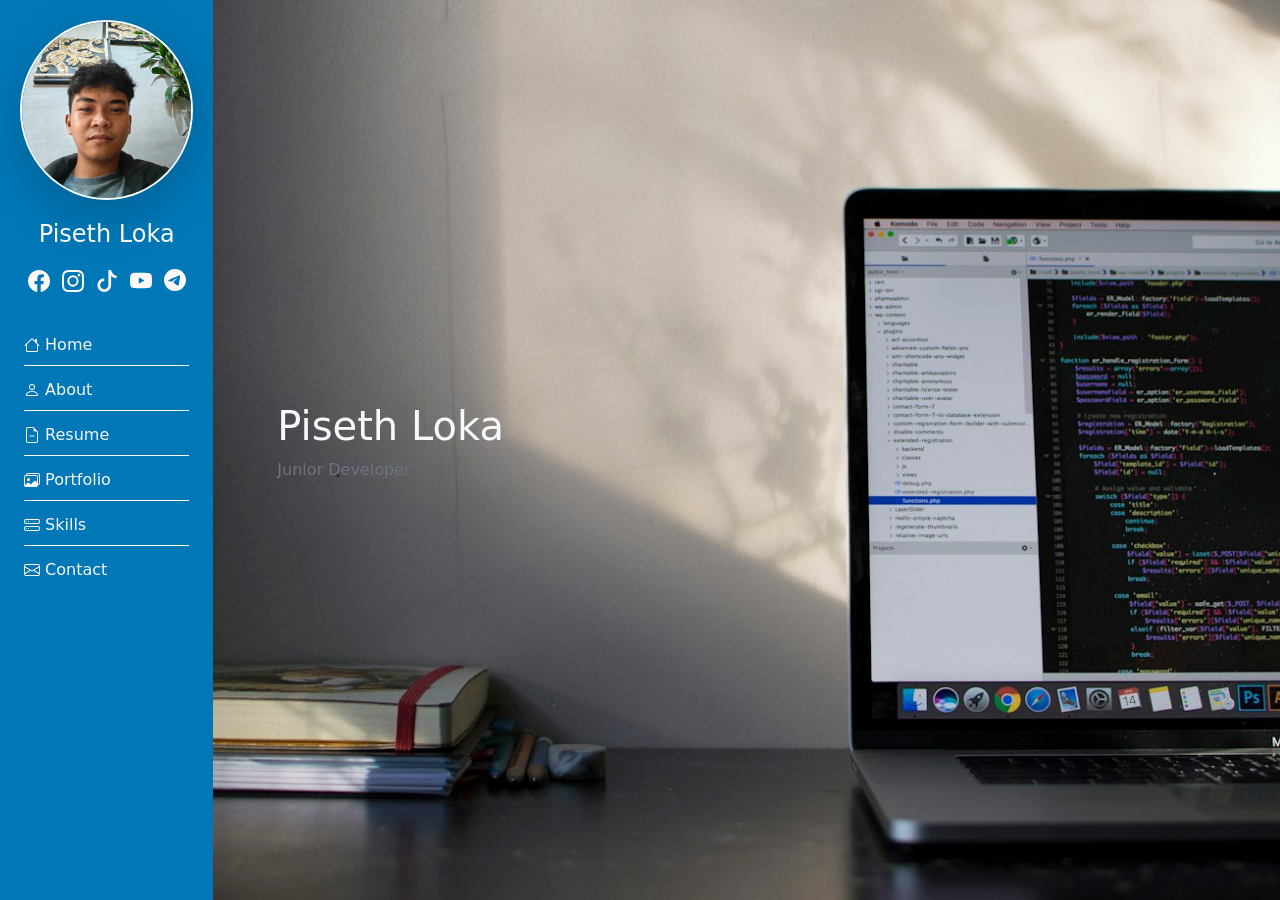
==== commit 3d67b373: "update the contact page and put in some information in our portfolio website" ====
--- a/index.html
+++ b/index.html
@@ -231,10 +231,10 @@
           <section id="about">
             <h2>About</h2>
             <p class="about-p">
-              Lorem ipsum dolor sit amet consectetur, adipisicing elit. Nostrum
-              reiciendis tenetur atque, dicta minus animi, alias molestiae
-              assumenda omnis corrupti hic ab! Pariatur hic ut facilis ipsam
-              inventore at molestias.
+              I’m someone who enjoys exploring new ideas, understanding how
+              things work, and finding creative ways to solve problems. My
+              interest in technology has encouraged me to keep exploring,
+              experimenting, and discovering what I can build.
             </p>
             <div class="about-layout">
               <img
@@ -361,10 +361,11 @@
                 </div>
                 <!-- Para 2 -->
                 <p>
-                  Lorem ipsum, dolor sit amet consectetur adipisicing elit. Qui
-                  iusto est incidunt eveniet perferendis tempora quos dolor
-                  modi! Et perspiciatis quisquam quaerat quasi exercitationem.
-                  Nisi, doloremque! Vero, debitis eos! Adipisci!
+                  Outside of coding, I enjoy making music and reading, as they
+                  allow me to express my creativity and explore new
+                  perspectives. I’m always curious to learn something new, find
+                  inspiration in everyday life, and grow through the experiences
+                  that shape who I am.
                 </p>
               </div>
             </div>
@@ -372,61 +373,56 @@
           <section id="resume">
             <h2>Resume</h2>
             <p class="resume-p">
-              Lorem ipsum dolor sit amet consectetur, adipisicing elit. Sapiente
-              aspernatur temporibus natus. Necessitatibus ducimus commodi
-              laboriosam cupiditate nostrum vitae minus debitis tenetur quaerat
-              qui ab, nisi numquam ratione, similique consequuntur!
+              I’m a motivated third year ITE student who enjoys learning new
+              technologies and helping others. Through academic practicum
+              projects and independent study, I’m building my technical skills
+              and learning how to work effectively with a team. I’m looking for
+              an opportunity to contribute, keep learning, and grow
+              professionally.
             </p>
             <div class="resume-layout">
               <!-- Resume on left -->
               <div class="resume-left">
                 <section class="resume-item">
                   <h3>Education</h3>
+                  <!-- resume box 1 -->
                   <div class="resume-box1">
-                    <h6>NOTHING BOX ONE</h6>
-                    <p>2000 - 2000</p>
+                    <h6>Bachelor’s Degree in ITE</h6>
                     <p>
-                      Lorem ipsum dolor sit amet consectetur adipisicing elit.
-                      Cupiditate et veniam vero ipsum consequatur ratione
-                      tempora deleniti aspernatur officiis numquam? Iste
-                      distinctio excepturi dolorum nisi tempore quasi
-                      consequatur cum nulla!
+                      2024 – Present (Year 3) <br />Expected graduation: late
+                      2027 or early 2028
+                    </p>
+
+                    <p>
+                      Currently pursuing a bachelor’s degree in ITE. My studies
+                      are helping me develop technical knowledge through
+                      coursework and collaborative projects.
                     </p>
                   </div>
-                </section>
-                <section class="resume-item">
-                  <h3>Summary</h3>
-                  <div class="resume-box2">
-                    <h6>NOTHING BOX TWO</h6>
-                    <p>2000 - 2000</p>
-                    <p>
-                      Lorem ipsum dolor sit amet consectetur adipisicing elit.
-                      Cupiditate et veniam vero ipsum consequatur ratione
-                      tempora deleniti aspernatur officiis numquam? Iste
-                      distinctio excepturi dolorum nisi tempore quasi
-                      consequatur cum nulla!
-                    </p>
+                  <div class="resume-box1">
+                    <h6>Bac II / High School Diploma</h6>
+                    <p>Completed in 2024</p>
                   </div>
                 </section>
               </div>
               <section class="resume-item">
                 <h3>Experience</h3>
                 <div class="resume-box3">
-                  <h6>NOTHING BOX THREE</h6>
-                  <p>2000 - 2000</p>
+                  <h6>Academic Practicum Projects</h6>
+                  <p>2025 - Present</p>
                   <p>
-                    Lorem ipsum dolor sit amet consectetur adipisicing elit.
-                    Cupiditate et veniam vero ipsum consequatur ratione tempora
-                    deleniti aspernatur officiis numquam? Iste distinctio
-                    excepturi dolorum nisi tempore quasi consequatur cum nulla!
+                    Collaborated with a professor and a teammate on practical
+                    projects, contributing to the work while developing my
+                    technical and teamwork skills. These experiences motivated
+                    me to continue learning independently and prepare for
+                    opportunities in a professional workplace.
                   </p>
-                  <h6>NOTHING BOX FOUR</h6>
-                  <p>2000 - 2000</p>
+                  <h6>Independent Learning</h6>
+                  <p>Ongoing</p>
                   <p>
-                    Lorem ipsum dolor sit amet consectetur adipisicing elit.
-                    Cupiditate et veniam vero ipsum consequatur ratione tempora
-                    deleniti aspernatur officiis numquam? Iste distinctio
-                    excepturi dolorum nisi tempore quasi consequatur cum nulla!
+                    I’m actively learning about technology through self-study
+                    and practice. I’m eager to build on what I learn, take on
+                    new challenges, and grow in a professional environment.
                   </p>
                 </div>
               </section>
@@ -521,90 +517,90 @@
           <section id="skills">
             <h2>Skills</h2>
             <p class="skills-p">
-              Lorem, ipsum dolor sit amet consectetur adipisicing elit. Placeat
-              praesentium labore, illum quibusdam quas laborum pariatur iste
-              neque eaque, enim suscipit veniam et voluptatem, repellendus a id
-              nostrum rerum laboriosam.
+              Here are the skills I’ve been developing through my studies,
+              personal projects, and hands-on experience. From programming and
+              web development to problem-solving, I’m always learning,
+              improving, and exploring new technologies to grow as a developer.
             </p>
             <div class="ability-bars">
-              <!-- HTML BAR -->
+              <!-- FRONT BAR -->
               <div class="ability-bar">
                 <div class="ability-label">
-                  <span>HTML</span><span>100%</span>
+                  <span>FRONTEND</span><span>60%</span>
                 </div>
                 <div
                   class="ability-track"
                   role="progressbar"
-                  aria-label="HTML"
+                  aria-label="FRONTEND"
                   aria-valuemin="0"
                   aria-valuemax="100"
-                  aria-valuenow="100"
+                  aria-valuenow="60"
                 >
-                  <div class="ability-fill" style="--level: 100%"></div>
-                </div>
-              </div>
-              <!-- PHP BAR -->
+                  <div class="ability-fill" style="--level: 60%"></div>
+                </div>
+              </div>
+              <!-- BACKEND BAR -->
               <div class="ability-bar">
                 <div class="ability-label">
-                  <span>PHP</span><span>80%</span>
+                  <span>BACKEND</span><span>30%</span>
                 </div>
                 <div
                   class="ability-track"
                   role="progressbar"
-                  aria-label="PHP"
+                  aria-label="BACKEND"
                   aria-valuemin="0"
                   aria-valuemax="100"
-                  aria-valuenow="80"
+                  aria-valuenow="30"
                 >
-                  <div class="ability-fill" style="--level: 80%"></div>
-                </div>
-              </div>
-              <!-- CSS -->
+                  <div class="ability-fill" style="--level: 30%"></div>
+                </div>
+              </div>
+              <!-- DATABASE -->
               <div class="ability-bar">
                 <div class="ability-label">
-                  <span>CSS</span><span>90%</span>
+                  <span>DATABASE</span><span>50%</span>
                 </div>
                 <div
                   class="ability-track"
                   role="progressbar"
-                  aria-label="CSS"
+                  aria-label="DATABASE"
                   aria-valuemin="0"
                   aria-valuemax="100"
-                  aria-valuenow="90"
+                  aria-valuenow="50"
                 >
-                  <div class="ability-fill" style="--level: 90%"></div>
-                </div>
-              </div>
-              <!-- WordPress -->
+                  <div class="ability-fill" style="--level: 50%"></div>
+                </div>
+              </div>
+              <!-- NETWORK -->
               <div class="ability-bar">
                 <div class="ability-label">
-                  <span>WordPress/CMS</span><span>90%</span>
+                  <span>NETWORK</span><span>40%</span>
                 </div>
                 <div
                   class="ability-track"
                   role="progressbar"
-                  aria-label="WordPress/CMS"
+                  aria-label="NETWORK"
                   aria-valuemin="0"
                   aria-valuemax="100"
-                  aria-valuenow="90"
+                  aria-valuenow="40"
                 >
-                  <div class="ability-fill" style="--level: 90%"></div>
-                </div>
-              </div>
-              <!-- PHOTOSHOP -->
+                  <div class="ability-fill" style="--level: 40%"></div>
+                </div>
+              </div>
+              <!-- MOBILE DEVELOPMENT -->
               <div class="ability-bar">
                 <div class="ability-label">
-                  <span>PHOTOSHOP</span><span>55%</span>
+                  <span>MOBILE DEVELOPMENT</span><span>20%</span>
                 </div>
                 <div
                   class="ability-track"
                   role="progressbar"
-                  aria-label="PHOTOSHOP"
+                  aria-label="MOBILE DEVELOPMENT"
                   aria-valuemin="0"
                   aria-valuemax="100"
-                  aria-valuenow="55"
+                  aria-valuenow="20"
                 >
-                  <div class="ability-fill" style="--level: 55%"></div>
+                  <div class="ability-fill" style="--level: 20%"></div>
                 </div>
               </div>
               <!-- AI -->
@@ -624,7 +620,7 @@
               <!-- MUSIC PRODUCTION -->
               <div class="ability-bar">
                 <div class="ability-label">
-                  <span>MUSIC PRODUCTION</span><span>60%</span>
+                  <span>MUSIC PRODUCTION</span><span>70%</span>
                 </div>
                 <div
                   class="ability-track"
@@ -632,15 +628,15 @@
                   aria-label="MUSIC PRODUCTION"
                   aria-valuemin="0"
                   aria-valuemax="100"
-                  aria-valuenow="60"
+                  aria-valuenow="70"
                 >
-                  <div class="ability-fill" style="--level: 60%"></div>
+                  <div class="ability-fill" style="--level: 70%"></div>
                 </div>
               </div>
               <!-- ENGLISH SKILL -->
               <div class="ability-bar">
                 <div class="ability-label">
-                  <span>ENGLISH SKILLS</span><span>60%</span>
+                  <span>ENGLISH SKILLS</span><span>70%</span>
                 </div>
                 <div
                   class="ability-track"
@@ -648,9 +644,9 @@
                   aria-label="ENGLISH SKILLS"
                   aria-valuemin="0"
                   aria-valuemax="100"
-                  aria-valuenow="60"
+                  aria-valuenow="70"
                 >
-                  <div class="ability-fill" style="--level: 60%"></div>
+                  <div class="ability-fill" style="--level: 70%"></div>
                 </div>
               </div>
               <!-- TEAM WORK -->
@@ -675,10 +671,10 @@
           <section id="contact">
             <h2>Contact</h2>
             <p class="contact-p">
-              Lorem ipsum dolor sit amet, consectetur adipisicing elit. Maiores
-              tempora rem aliquam aut et, atque temporibus. Non vitae ducimus,
-              nobis at laboriosam adipisci vel fuga magni nemo beatae ad
-              dolores?
+              Have a question, an idea, or just want to say hello? Feel free to
+              reach out using the contact form below. I’m always open to
+              connecting, discussing new opportunities, or hearing your
+              thoughts. I’ll do my best to get back to you as soon as possible.
             </p>
             <div class="contact-content">
               <div class="contact-content-left">
@@ -700,7 +696,7 @@
                   </div>
                   <div>
                     <h6>Address</h6>
-                    <p>blah blah blah</p>
+                    <p>Phnom Penh, Cambodia</p>
                   </div>
                 </div>
                 <!-- Phone Number -->
@@ -723,7 +719,7 @@
                   <div>
                     <h6>Phone Number</h6>
 
-                    <p>+855 ## ## ####</p>
+                    <p>+855 87 33 8788</p>
                   </div>
                 </div>
                 <!-- Email -->
@@ -746,7 +742,11 @@
                   <div>
                     <h6>My Email</h6>
 
-                    <p>+855 ## ## ####</p>
+                    <p>
+                      <a href="mailto:pisethlokaa@gmail.com" class="gmail-link"
+                        >pisethlokaa@gmail.com</a
+                      >
+                    </p>
                   </div>
                 </div>
               </div>
@@ -800,7 +800,7 @@
                       ></textarea>
                     </div>
                     <button
-                      class="btn btn-primary rounded-pill px-4 py-2"
+                      class="btn btn-custom rounded-pill px-4 py-2"
                       type="submit"
                     >
                       Send Message
--- a/style.css
+++ b/style.css
@@ -8,7 +8,7 @@
 
 /* Sidebar layout */
 .left-side {
-  background-color: rgb(23, 125, 221);
+  background-color: rgb(0, 119, 182);
 }
 
 /* Profile area */
@@ -133,6 +133,7 @@
   align-items: center;
   gap: 2.5rem;
   margin-top: 2rem;
+  margin-bottom: 20px;
 }
 
 .about-photo {
@@ -220,7 +221,7 @@
   width: 14px;
   height: 14px;
   border: 2px solid black;
-  background-color: aqua;
+  background-color: rgb(0, 119, 182);
 }
 
 @media (max-width: 575.98px) {
@@ -230,7 +231,7 @@
 }
 
 #portfolio {
-  background-color: bisque;
+  background-color: rgb(255, 255, 255);
 }
 
 .portfolio-filters {
@@ -296,7 +297,7 @@
   }
 }
 #skills {
-  background-color: burlywood;
+  background-color: rgb(202, 240, 248);
 }
 
 #skills .ability-bar:last-child {
@@ -325,13 +326,13 @@
   border-radius: 20px;
   height: 20px;
   overflow: hidden;
-  background-color: #dfe4e6;
+  background-color: #f3f4f4;
 }
 
 .ability-fill {
   width: var(--level);
   height: 100%;
-  background-color: blue;
+  background-color: rgb(0, 119, 182);
 }
 
 @media (max-width: 575.98px) {
@@ -340,7 +341,7 @@
   }
 }
 #contact {
-  background-color: gray;
+  background-color: rgb(255, 253, 253);
 }
 
 .contact-content {
@@ -351,16 +352,19 @@
 }
 
 .contact-sub-element {
-  display: flex;
+  display: grid;
+  grid-template-columns: 52px minmax(0, 1fr);
   align-items: center;
   gap: 1rem;
   margin-bottom: 20px;
 }
 
 .contact-sub-element > div:first-child {
+  width: 52px;
+  height: 52px;
   display: grid;
   place-items: center;
-  flex: 0 0 44px;
+  box-sizing: border-box;
 }
 
 .contact-sub-element h6 {
@@ -390,14 +394,20 @@
 
 .contact-content-left {
   padding: 50px 50px 0 50px;
+  border: 1px solid rgba(0, 0, 0, 0.2);
+  border-style: outset;
   border-radius: 20px;
   background-color: rgb(255, 255, 255);
+  box-shadow: 0 8px 20px rgba(0, 0, 0, 0.12);
 }
 
 .contact-content-right {
   padding: 50px;
+  border: 1px solid rgba(0, 0, 0, 0.2);
+  border-style: outset;
   border-radius: 20px;
   background-color: rgb(255, 255, 255);
+  box-shadow: 0 8px 20px rgba(0, 0, 0, 0.12);
 }
 
 .contact-content-left {
@@ -408,15 +418,20 @@
 
 .contact-sub-element {
   display: grid;
-  grid-template-columns: 44px minmax(0, 1fr) 44px;
+  grid-template-columns: 52px minmax(0, 1fr);
   align-items: center;
+  gap: 1rem;
   margin-bottom: 50px;
 }
 
 .contact-sub-element > div:first-child {
-  grid-column: 1;
+  width: 48px;
+  height: 48px;
   display: grid;
   place-items: center;
+  border-radius: 50%;
+  background: rgba(0, 119, 182, 0.12);
+  box-shadow: inset 0 0 0 1px rgba(0, 119, 182, 0.12);
 }
 
 .contact-sub-element > div:last-child {
@@ -459,3 +474,29 @@
     grid-template-columns: 1fr;
   }
 }
+
+.gmail-link {
+  color: rgb(0, 119, 182);
+  text-decoration: none;
+}
+
+.contact-sub-element > div:first-child svg {
+  display: block;
+  width: 20px;
+  height: 20px;
+  color: rgb(3, 4, 94);
+}
+
+.btn-custom {
+  background-color: rgb(0, 119, 182);
+  color: white;
+  box-shadow: inset 0 0 0 1px rgba(0, 119, 182, 0.12);
+}
+
+.btn-custom:hover,
+.btn-custom:focus,
+.btn-custom:active {
+  background-color: rgb(0, 180, 216);
+  box-shadow: inset 0 0 0 1px rgba(0, 119, 182, 0.12);
+  color: #ffffff;
+}
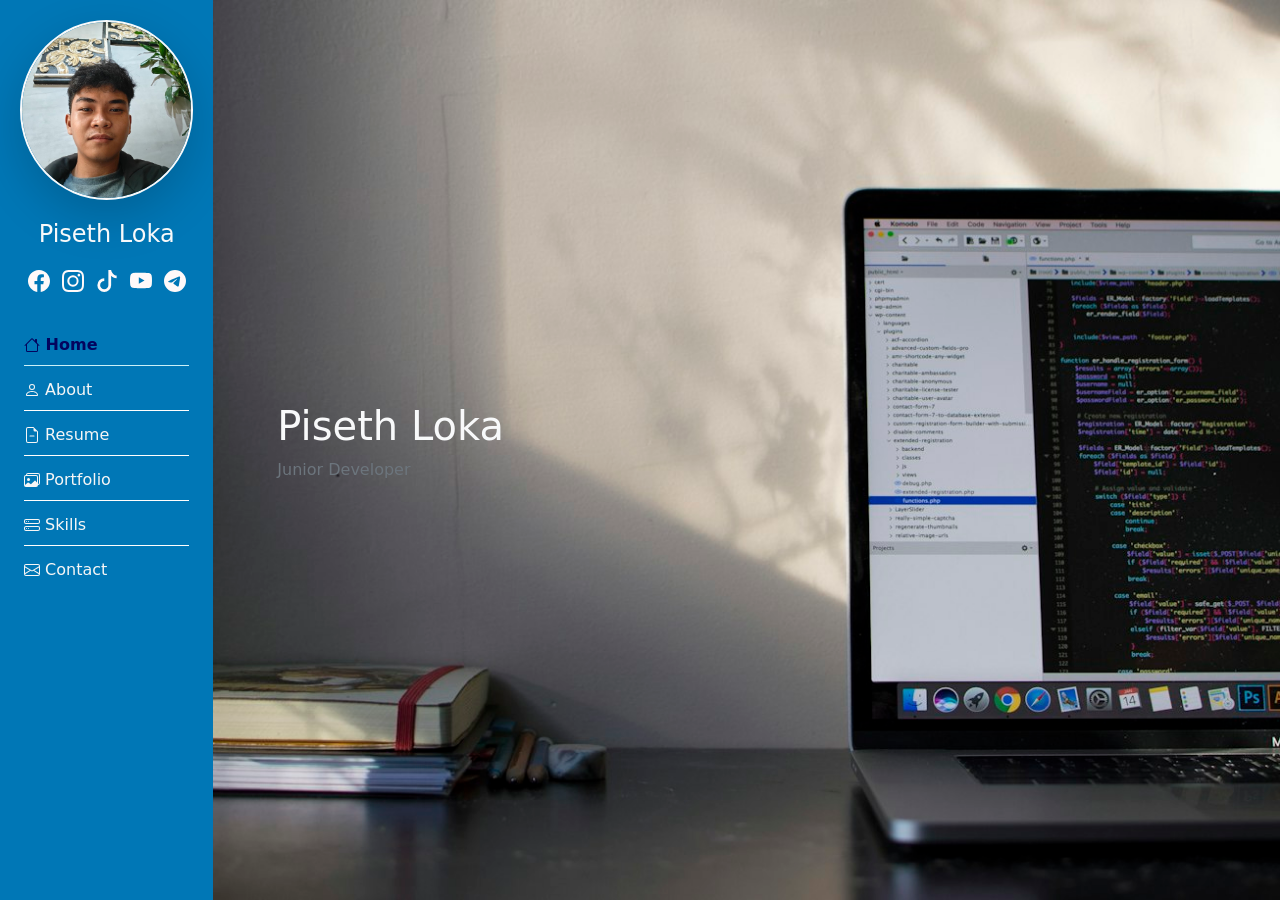
==== commit 58e7ab0d: "adding javascript and refine some style" ====
--- a/index.html
+++ b/index.html
@@ -4,7 +4,7 @@
   <head>
     <meta charset="UTF-8" />
     <meta name="viewport" content="width=device-width, initial-scale=1.0" />
-    <title>Document</title>
+    <title>Portfolio</title>
     <!-- Bootstrap CSS -->
     <link
       href="https://cdn.jsdelivr.net/npm/bootstrap@5.3.8/dist/css/bootstrap.min.css"
@@ -107,18 +107,19 @@
             ></a>
 
             <!-- Telegram -->
-            <svg
-              xmlns="http://www.w3.org/2000/svg"
-              width="16"
-              height="16"
-              fill="currentColor"
-              class="bi bi-telegram"
-              viewBox="0 0 16 16"
-            >
-              <path
-                d="M16 8A8 8 0 1 1 0 8a8 8 0 0 1 16 0M8.287 5.906q-1.168.486-4.666 2.01-.567.225-.595.442c-.03.243.275.339.69.47l.175.055c.408.133.958.288 1.243.294q.39.01.868-.32 3.269-2.206 3.374-2.23c.05-.012.12-.026.166.016s.042.12.037.141c-.03.129-1.227 1.241-1.846 1.817-.193.18-.33.307-.358.336a8 8 0 0 1-.188.186c-.38.366-.664.64.015 1.088.327.216.589.393.85.571.284.194.568.387.936.629q.14.092.27.187c.331.236.63.448.997.414.214-.02.435-.22.547-.82.265-1.417.786-4.486.906-5.751a1.4 1.4 0 0 0-.013-.315.34.34 0 0 0-.114-.217.53.53 0 0 0-.31-.093c-.3.005-.763.166-2.984 1.09"
-              />
-            </svg>
+            <a href="https://t.me/Pisethloka"
+              ><svg
+                xmlns="http://www.w3.org/2000/svg"
+                width="16"
+                height="16"
+                fill="currentColor"
+                class="bi bi-telegram"
+                viewBox="0 0 16 16"
+              >
+                <path
+                  d="M16 8A8 8 0 1 1 0 8a8 8 0 0 1 16 0M8.287 5.906q-1.168.486-4.666 2.01-.567.225-.595.442c-.03.243.275.339.69.47l.175.055c.408.133.958.288 1.243.294q.39.01.868-.32 3.269-2.206 3.374-2.23c.05-.012.12-.026.166.016s.042.12.037.141c-.03.129-1.227 1.241-1.846 1.817-.193.18-.33.307-.358.336a8 8 0 0 1-.188.186c-.38.366-.664.64.015 1.088.327.216.589.393.85.571.284.194.568.387.936.629q.14.092.27.187c.331.236.63.448.997.414.214-.02.435-.22.547-.82.265-1.417.786-4.486.906-5.751a1.4 1.4 0 0 0-.013-.315.34.34 0 0 0-.114-.217.53.53 0 0 0-.31-.093c-.3.005-.763.166-2.984 1.09"
+                /></svg
+            ></a>
           </div>
           <nav class="main-nav" aria-label="Main navigation">
             <a href="#home"
@@ -436,17 +437,31 @@
               voluptas deleniti corrupti possimus, similique laboriosam, animi
               fugiat est incidunt veritatis expedita quis.
             </p>
-            <div class="portfolio-filters" aria-label="Portfolio Categories">
-              <span class="is-active">ALL</span>
-              <span>APP</span>
-              <span>WEBSITE</span>
-              <span>MUSIC</span>
-              <span>OTHERS</span>
+            <div
+              class="portfolio-filters"
+              role="group"
+              aria-label="Filter portfolio projects"
+            >
+              <button class="is-active" data-filter="all" aria-pressed="true">
+                ALL
+              </button>
+              <button type="button" data-filter="app" aria-pressed="false">
+                APP
+              </button>
+              <button type="button" data-filter="website" aria-pressed="false">
+                WEBSITE
+              </button>
+              <button type="button" data-filter="music" aria-pressed="false">
+                MUSIC
+              </button>
+              <button type="button" data-filter="others" aria-pressed="false">
+                OTHERS
+              </button>
             </div>
             <div class="portfolio-grid">
               <!-- Portfolio card -->
               <!-- Application img 1 -->
-              <article class="portfolio-card">
+              <article class="portfolio-card" data-category="app">
                 <img
                   src="https://dummyimage.com/600x400/000/fff&text=dump"
                   alt="dump"
@@ -457,7 +472,7 @@
                 </div>
               </article>
               <!-- Application img 2 -->
-              <article class="portfolio-card">
+              <article class="portfolio-card" data-category="app">
                 <img
                   src="https://dummyimage.com/600x400/000/fff&text=dump"
                   alt="dump"
@@ -468,7 +483,7 @@
                 </div>
               </article>
               <!-- Tourism img 1 -->
-              <article class="portfolio-card">
+              <article class="portfolio-card" data-category="website">
                 <img
                   src="https://dummyimage.com/600x400/000/fff&text=dump"
                   alt="dump"
@@ -479,7 +494,7 @@
                 </div>
               </article>
               <!-- Music img 1 -->
-              <article class="portfolio-card">
+              <article class="portfolio-card" data-category="music">
                 <img
                   src="https://dummyimage.com/600x400/000/fff&text=dump"
                   alt="dump"
@@ -490,7 +505,7 @@
                 </div>
               </article>
               <!-- Music img 2 -->
-              <article class="portfolio-card">
+              <article class="portfolio-card" data-category="music">
                 <img
                   src="https://dummyimage.com/600x400/000/fff&text=dump"
                   alt="dump"
@@ -501,7 +516,7 @@
                 </div>
               </article>
               <!-- Tourism img 2 -->
-              <article class="portfolio-card">
+              <article class="portfolio-card" data-category="website">
                 <img
                   src="https://dummyimage.com/600x400/000/fff&text=dump"
                   alt="dump"
@@ -819,5 +834,6 @@
       src="https://cdn.jsdelivr.net/npm/bootstrap@5.3.8/dist/js/bootstrap.bundle.min.js"
       crossorigin="anonymous"
     ></script>
+    <script src="./index.js" defer></script>
   </body>
 </html>
--- a/style.css
+++ b/style.css
@@ -34,6 +34,15 @@
   justify-content: center;
   gap: 12px;
   margin-top: 20px;
+}
+
+.my-social a {
+  transition: transform 350ms cubic-bezier(0.2, 0.8, 0.2, 1);
+}
+
+.my-social a:hover,
+.my-social a:focus-visible {
+  transform: scale(1.25);
 }
 
 .my-social svg {
@@ -61,10 +70,23 @@
   color: rgb(246, 246, 246);
   text-decoration: none;
   border-bottom: 1px solid rgb(255, 254, 254);
+  transition: transform 350ms cubic-bezier(0.2, 0.8, 0.2, 1);
+  transform-origin: left center;
+}
+
+.main-nav a:hover,
+.main-nave a:focus-visible {
+  transform: scale(1.08);
 }
 
 .main-nav a:last-child {
   border-bottom: none;
+}
+
+.main-nav a.is-active {
+  color: rgb(3, 4, 94);
+  border-bottom-color: rgb(202, 240, 248);
+  font-weight: 600;
 }
 
 /* Page sections */
@@ -265,6 +287,7 @@
 .portfolio-card img {
   width: 100%;
   height: 100%;
+  border-radius: 40px;
   object-fit: cover;
 }
 
@@ -272,12 +295,14 @@
   position: absolute;
   inset: 0;
   display: flex;
+
   flex-direction: column;
   justify-content: center;
   align-items: center;
   color: white;
   background: rgb(0 0 0 / 65%);
   opacity: 0;
+  border-radius: 40px;
   transition: opacity 200ms ease;
 }
 
@@ -500,3 +525,26 @@
   box-shadow: inset 0 0 0 1px rgba(0, 119, 182, 0.12);
   color: #ffffff;
 }
+
+.portfolio-filters button {
+  border: 0;
+  padding: 0.35rem 0.15rem;
+  background: transparent;
+  color: black;
+  font: inherit;
+  cursor: pointer;
+  transition:
+    color 200ms ease,
+    transform 200ms ease;
+  border-bottom: 2px solid transparent;
+  padding-bottom: 0.5rem;
+}
+.portfolio-filters button:hover,
+.portfolio-filters button:focus-visible {
+  transform: scale(1.05);
+}
+
+.portfolio-filters button.is-active {
+  color: rgb(23, 123, 221);
+  border-bottom-color: rgb(23, 123, 221);
+}
